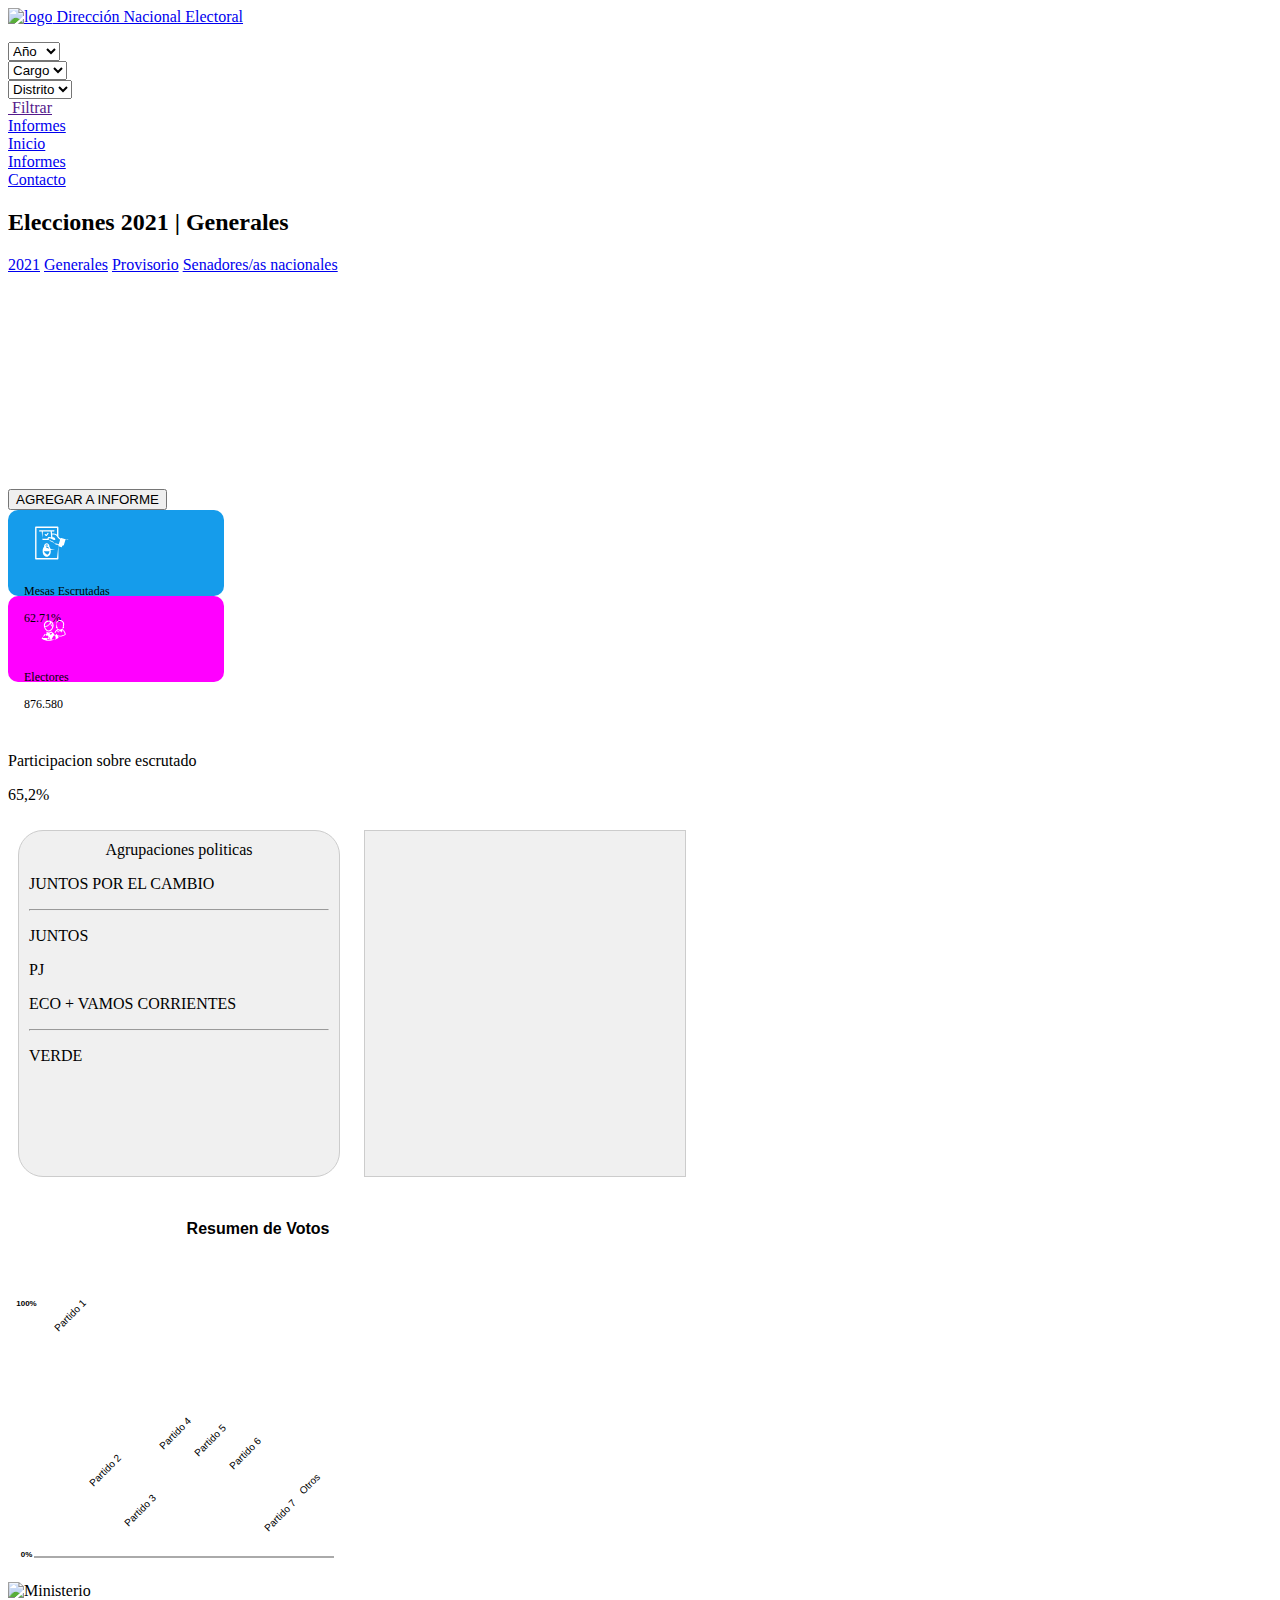
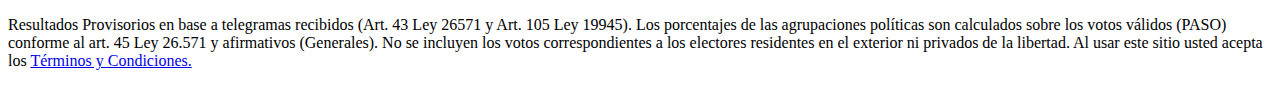
==== generales.HTML @ 546aed13 "20:43" ====
<!DOCTYPE html>
<html lang="en">
<head>
    <meta charset="UTF-8">
    <meta name="viewport" content="width=device-width, initial-scale=1.0">
    <title>Document</title>
    <link rel="stylesheet" href="css/pages/generales.css">
    <link rel="stylesheet" href="css/common.css">
</head>
<body>
    <header class="current-page">
        <!--Barra de logo portal-->
        <div class="header-page">
            <a href="index.HTML">
            <img src="img/dine.png" alt="logo" class="logo" > Dirección Nacional 
            Electoral
            </a>
        </div>

        
        <!--Barra de menú principal-->
        <ul class="nav"></ul>
            <li>
                <select name="anio" id="anio" class="filter">
                    <option value="anio">Año</option>
                    <option value="2021">2021</option>
                    <option value="2020">2020</option>
                    <option value="2019">2019</option>
                    <option value="2018">2018</option>
                    <option value="2017">2017</option>
                    <option value="2016">2016</option>
                    <option value="2015">2015</option>
                </select>
            </li>
            <li>
                <select name="cargo" id="cargo" class="filter">
                    <option value="cargo">Cargo</option>
                    <option value="2021">2021</option>
                    <option value="2020">2020</option>
                    <option value="2019">2019</option>
                    <option value="2018">2018</option>
                    <option value="2017">2017</option>
                    <option value="2016">2016</option>
                    <option value="2015">2015</option>
            </select>
            </li>
            <li>
                <select name="distrito" id="distrito" class="filter">
                    <option value="distrito"n>Distrito</option>
                    <option value="2021">2021</option>
                    <option value="2020">2020</option>
                    <option value="2019">2019</option>
                    <option value="2018">2018</option>
                    <option value="2017">2017</option>
                    <option value="2016">2016</option>
                    <option value="2015">2015</option>
                </select>
            </li>

            <li><a href=""><img src="" alt=""> Filtrar</a></li>
            <li><a href="informes.HTML">Informes</a></li>
            <li><a href="index.HTML">Inicio</a></li>
            <li><a class="active" href="informes.HTML">Informes</a></li>
            <li><a href="#contact">Contacto</a></li>

        </ul>
    </header>

 <!-- Contenido principal de la página -->
    <main>
        <section id="sec-titulo">

            <h2>Elecciones 2021 | Generales</h2>
            <a href="#2021">2021</a>
            <a href="#generales">Generales</a>
            <a href="#provisorio">Provisorio</a>
            <a href="#senadores/as">Senadores/as nacionales</a>
            
            <br>
        </section>
        <section id="sec-messages">
            <p class="msgexito">Se agrego con exito el resultado al informe</p>
            <p class="msgerror">Error. Se produjo un error al intentar agregar resultados al informe</p>
            <p class="msgnocomplet">La operacion no se pudo completar</p>
        </section>
        <section id="sec-contenido">
        <!--Seccion para contenido de la página-->

        <button>AGREGAR A INFORME</button>
        <div id="mesas-escrutadas">
            <svg version="1.1" id="Capa_1" xmlns="http://www.w3.org/2000/svg"xmlns:xlink="http://www.w3.org/1999/xlink" x="0px" y="0px" width="841.889px"height="595.281px" viewBox="0 0 841.889 595.281" enable-background="new 0 0 841.889595.281" xml:space="preserve" class="v-icon__component theme--light" style="fontsize: 50px; height: 50px; width: 50px;"><g><path fill="#FFFFFF"d="M671.434,227.503l-43.614-14.145c-2.358-1.179-4.716-1.179-8.252,1.179c-2.357,1.179-4.715,3.536-4.715,5.894l-1.179,3.536c-9.431-8.251-22.396-20.039-34.185-35.363V31.827c0-7.072-5.894-11.788-11.788-11.788H198.746c-7.073,0-11.788,5.895-11.788,11.788v530.448c0,7.072,4.715,11.787,11.788,11.78712h368.955c7.073,0,11.788-4.715,11.788-11.787V348.917c1.179,2.357,3.536,3.536,4.715,4.716l44.794,14.145c1.179,0,2.357,0,3.536,0c4.715,0,8.251-2.357,9.43-7.072s-1.179-10.609-5.894-12.967l0,0l34.185-11.787l30.648-102.554l34.185,10.608l0,0c4.715,1.179,10.608-1.179,12.966-7.072C679.685,234.576,676.149,228.682,671.434,227.503zM555.914,550.487H210.533V43.615h345.381v113.162c-29.47-25.934-77.799-21.218-83.693-20.039l-3.536-34.185h35.363c5.894,0,10.609-4.715,10.609-10.609c0-5.894-4.716-10.608-10.609-10.608H262.4c-4.715,2.357-9.43,7.072-9.43,12.966c0,5.895,4.715,10.609,10.608,10.609h35.363l11.787,132.022c0,2.357,1.179,5.894,2.357,8.251c2.357,2.358,4.715,3.537,7.072,3.537h103.731c5.895,9.43,15.324,12.966,16.503,14.145c0,0,29.47,15.324,51.866,24.755c12.967,5.894,15.324,9.43,20.039,14.145c2.357,3.537,5.894,7.073,10.609,10.609c14.146,12.967,34.185,14.146,40.078,15.324l17.682,4.715L555.914,550.487zM456.897,203.927l-8.251-3.536c-1.179-1.179-17.682-8.251-31.827-3.536c-8.251,2.357-14.145,8.251-18.86,17.682c-2.357,4.715-3.536,8.251-3.536,12.967h-87.229l10.608-122.593h130.844L456.897,203.927z M585.383,319.448l-42.436-11.788c-1.179,0-2.357,0-3.536,0c0,0-17.682,0-28.291-9.431c-3.536-3.536-5.894-7.072-8.251-9.43c-5.894-7.073-11.788-12.967-27.112-20.039c-22.396-9.431-50.687-24.755-51.865-24.755c0,0-7.073-3.536-9.431-9.43c-1.179-3.536-1.179-7.072,1.179-10.609c2.357-4.715,4.716-5.894,7.073-7.072c5.894-2.357,14.145,1.179,17.682,2.357l62.475,25.933c4.715,1.18,15.324,4.716,22.396-2.357c4.715-4.715,3.536-11.787-2.357-21.218c-10.609-16.503-29.469-20.039-37.721-20.039c-1.179,0-2.357,0-2.357,0c-1.179,0-2.357,0-3.536,0l0,0l-4.716-36.542l-1.179-8.251c0,0,0,0,1.179,0c0,0,56.581-8.252,76.621,24.754c15.323,25.933,38.899,50.688,56.58,62.475L585.383,319.448z"></path><path fill="#FFFFFF"d="M368.49,179.174c2.357,1.179,3.536,2.357,5.894,2.357l0,0l0,0c3.536,0,5.895-1.179,8.252-3.536l29.469-35.363c3.536-4.715,2.357-10.609-1.179-14.146c-2.357-1.179-4.715-2.357-7.072-2.357c-2.358,0-4.716,1.179-7.073,3.536l-12.966,15.324l-9.431,11.788l-5.894-4.716l-4.715-3.536c-4.716-3.536-10.609-2.357-14.146,2.357c-3.536,4.716-2.357,10.609,2.357,14.146L368.49,179.174z"></path><path fill="#FFFFFF"d="M427.428,359.526c0-2.357,0-3.536,0-5.894c0,0,0,0,0-1.18l0,0l0,0c0-28.29-20.039-50.688-44.793-50.688c-24.755,0-44.794,22.397-44.794,50.688l0,0l0,0c0,2.358,0,4.716,0,7.073c-14.145,16.503-23.575,40.078-23.575,67.189l0,0l0,013c0,48.33,30.648,88.408,68.369,88.408c37.72,0,68.368-40.078,68.368-88.408l0,0l0,0C451.003,399.604,441.573,376.029,427.428,359.526z M382.635,495.085c23.576,0-43.615-25.933-47.151-57.76h94.302C427.428,469.152,407.389,495.085,382.635,495.085z M406.21,344.202c7.073-3.536-15.324-5.894-23.575-5.894c-8.252,0-16.503,2.357-23.576,5.894c3.537-12.967,12.967-21.218,23.576-21.218C394.422,321.805,403.853,331.235,406.21,344.202zM382.635,358.347c23.575,0,43.614,24.754,47.15,57.76h94.302C339.02,383.101,359.059,358.347,382.635,358.347z"></path></g></svg>
            <p>Mesas Escrutadas</p>
            <p>62.71%</p>
        </div>
        <div id="electores">
            <svg version="1.1" id="Layer_1" xmlns="http://www.w3.org/2000/svg"xmlns:xlink="http://www.w3.org/1999/xlink" x="0px" y="0px" width="841.889px"height="595.281px" viewBox="0 0 841.889 595.281" enable-background="new 0 0 841.889595.281" xml:space="preserve" class="v-icon__component theme--light" style="fontsize: 50px; height: 50px; width: 50px;"><title>comunidad</title><path fill="#FFFFFF"d="M462.824,342.115h-0.59c-3.125-1.252-6.67-0.854-9.438,1.062c-10.771,7.341-23.424,11.436-36.453,11.797c-13.2-0.436-26.022-4.519-37.043-11.797c-2.89-1.642-6.43-1.642-9.319,0c54.148,26.779-76.682,98.859-71.845,112.897c0.632,1.725,1.735,3.237,3.186,4.365c34.136,22.816,73.983,35.608,115.021,36.925c41.28-0.521,81.446-13.472,115.257-37.161c1.454-1.173,2.557-2.724,3.186-4.482C539.387,440.739,516.973,368.659,462.824,342.115z M458.813,359.693c5.067,2.88,9.848,6.237,14.275,10.027l-21.707,27.016l-21.353-26.426c10.135-1.979,19.866-5.647,28.784-10.854V359.693zM434.039,395.084l-17.342,20.999c0,0,0,0.59,0,0.826c0,0.235,0,0,0-0.826l17.224-20.999l17.578-21.471L434.039,395.084zM373.992,359.693c8.952,5.199,18.728,8.83,28.902,10.735l-21.588,26.308l22.061-27.252c4.616-3.762,9.55-7.117,14.746-10.027V359.693z M315.007,447.464c5.307-26.169,17.715-50.372,35.863-69.957l25.6,32.088c1.272,1.329,3,2.13,4.837,2.241c1.824-0.022,3.548-0.841,4.719-2.241l4.837-5.898l12.977,15.69l31.853,52.497c-20.349-4.863-39.705-13.204-57.216-24.656L315.007,447.464z M416.579,478.725c-10.703-0.196-21.366-1.381-31.852-3.539l31.852-52.143l32.088,52.496c-10.662,1.965-21.481,2.952-32.323,2.95L416.579,478.725z M461.29,472.709l32.441-52.851l12.977-15.69l4.955,5.898c1.138,1.441,2.883,2.27,4.719,2.242l0,0c1.824-0.023,3.548-0.842,4.719-2.242l25.718-32.56c18.07,19.442,30.544,43.411,36.099,69.367c-17.312,11.868-36.609,20.539-56.979,25.6L461.29,472.709z"></path><path fill="#FFFFFF"d="M416.462,340.935c45.3,0,81.753-54.856,81.753-100.157c1.717-45.184-33.521-83.204-78.705-84.92s-83.204,33.521-84.92,78.706c-0.078,2.07-0.078,4.144,0,6.214C334.59,286.079,371.043,340.935,416.462,340.935z M480.756,240.77814c0,1.298,0,2.596,0,3.894c-18.168-6.606-25.364-40.229-27.842-56.98C470.381,199.714,480.797,219.574,480.756,240.778zM352.05,240.778c0.387-35.316,29.094-63.76,64.412-63.822c7.58,0.036,15.093,1.435,22.178,4.129c-5.771,25.088-21.943,46.535-44.475,58.985c-12.627,7.394-27.523,9.911-41.88,7.079C352.168,244.553,352.05,242.666,352.05,240.778z M362.549,260.244c13.056-0.269,25.851-3.71,37.278-10.028c19.154-10.271,34.437-26.506,43.531-46.244c4.719,20.645,14.864,47.188,35.392,53.087c-6.96,32.56-33.268,66.418-62.406,66.418s-54.03-32.089-61.816-63.94C357.182,259.952,359.863,260.188,362.549,260.244z"></path><path fill="#FFFFFF"d="M542.454,249.036l0.944,3.186c0.522,1.727,0.839,3.508,0.943,5.309l0,0c-0.551,1.18-1.966,3.657-4.247,7.433l-1.062,1.77c-1.563,2.695-1.181,6.096,0.943,8.376c6.438,6.525,14.637,11.034,23.595,12.977c0.584,0.114,1.185,0.114,1.77,0c3.892,0.367,7.345-2.489,7.713-6.381c0.352-3.722-2.251-7.075-5.943-7.658c4.577-1.021-8.934-2.859-12.859-5.427c1.602-2.582,2.87-5.356,3.775-8.258c0.116-1.177,0.116-2.362,0-3.539c-0.062-3.077-0.537-6.133-1.416-9.083l-0.943-3.422c0-1.298-0.826-2.595-1.18-3.893v-1.18c-3.318-7.425-5.047-15.462-5.073-23.595c0.729-30.418,25.977-54.486,56.395-53.759s54.486,25.977,53.759,56.395c-0.187,7.795-2.025,15.461-5.395,22.492l2.124,7.433c-0.941,3.021-1.457,6.157-1.533,9.319c-0.116,1.177-0.116,2.362,0,3.539c-0.056,0.352-0.056,0.71,0,1.062c0.976,2.515,2.201,4.926,3.657,7.196c-2.936,1.979-6.159,3.49-9.556,4.483c-3.891,0.815-6.383,4.629-5.567,8.52c0.815,3.89,4.63,6.382,8.52,5.566c0.443-0.093,0.877-0.228,1.294-0.401c7.512-2.082,14.32-6.159,19.701-11.797c2.093-2.286,2.518-5.642,1.062-8.376l-1.062-1.77c-0.943-1.534-3.421-5.663-4.246-7.314v-0.59c0.017-1.81,0.336-3.604,0.943-5.309c0.59-2.478,1.298-4.837,1.77-6.371c15.945-34.834,0.633-75.999-34.201-91.944s-75.999-0.633-91.944,34.201c8.279,18.087-8.396,38.857-0.319,57.036L542.454,249.036z"></path><path fill="#FFFFFF"d="M642.375,297.64c-2.532-1.03-5.412-0.72-7.668,0.825c-8.872,5.963-19.276,9.24-29.965,9.438c-10.801-0.386-21.289-3.732-30.318-9.674c-2.138-1.544-4.956-1.771-7.313-0.59l0,0c-23.636,13.269-41.938,34.323-51.789,59.575c3.657,4.247,7.078,8.612,10.263,12.977c5.804-16.099,14.791-30.863,26.426-43.413l24.42,27.134c0.923,1.054,2.257,1.656,3.657,1.651l0,0c1.508-0.124,2.886-0.899,3.775-2.124l20.526-29.729l20.881,30.201c0.928,1.18,2.285,1.943,3.775,2.123l0,0c1.43-0.02,2.79-0.615,3.774-1.651l24.893-27.134c15.105,16.03,25.513,35.905,30.082,57.452c-24.783,16.33-53.728,25.214-83.405,25.6c-22.516-0.792-44.649-6.045-65.12-15.454c3.217,5.863,6.131,11.888,8.73,18.05c18.353,6.987,37.713,10.971,57.334,11.797c33.779-0.463,66.647-11.022,94.376-30.318c1.199-0.993,2.098-2.301,2.596-3.77515C705.608,378.923,687.204,319.819,642.375,297.64z M579.615,342.705l-20.881-22.65c3.726-2.86,7.67-5.425,11.797-7.668c7.562,4.349,15.827,7.343,24.42,8.848L579.615,342.705z M629.989,342.705l14.864-21.353c8.595-1.564,16.855-4.598,24.42-8.966c4.164,2.182,8.113,4.749,11.797,7.668L629.989,342.705z"></path><pathfill="#FFFFFF" d="M628.337,190.877c-1.385-2.284-4.359-3.014-6.644-1.628c1.115,0.676-1.91,1.773-2.204,3.044c-6.253,27.959-24.774,29.492-39.639,30.79c-8.729,0.708-18.639,1.651-18.639,11.207c0,24.185,19.465,53.323,43.53,53.323c24.066,0,43.649-29.139,43.649-53.323C643.531,219.045,636.794,204.462,628.337,190.877z M604.743,278.057c-17.932,0-33.976-24.42-34.094-43.649c3.214-1.169,6.607-1.768,10.027-1.77c13.213-1.18,34.447-2.949,44.711-27.251c5.456,9.175,9.925,18.903,13.331,29.021C638.719,253.637,622.792,278.057,604.743,278.057z"></path><path fill="#FFFFFF" d="M313.709,362.996c3.304-4.011,6.843-7.903,10.5-11.797c-10.078-22.699-27.316-41.47-49.076-53.44l0,0c-2.572-1.03-5.487-0.721-7.786,0.825c-8.815,5.99-19.19,9.271-29.847,9.438c10.771-0.347-21.232-3.697-30.2-9.674c-2.422-1.345-5.365-1.345-7.786,0c-44.476,22.061-62.879,81.046-58.985,92.606c0.544,1.449,1.483,2.717,2.713,3.657c28.015,18.697,60.712,29.161,94.377,30.201c16.017-0.268,31.911-2.851,47.188-7.669c1.908-5.903,4.153-11.693,6.724-17.341c-14.479,5.61-29.701,9.067-45.183,10.263l25.01-51.553c1.152-2.354,0.273-5.196-2.005-6.488l-10.146-5.898l21.234-27.605C295.008,330.396,306.432,345.669,313.709,362.996z M153.741,384.349c5.684-25.848,19.895-49.032,40.346-65.828l21.234,27.487l-10.146,5.898c-2.234,1.332-3.06,4.165-1.887,6.488l24.892,51.554C201.697,407.4,176.191,398.629,153.741,384.349zM232.192,396.146l-18.285-37.751l10.971-6.488c1.257-0.7,2.157-1.9,2.478-3.304c0.226-1.408-0.114-2.85-0.943-4.011l-24.303-32.088l0,0c9.059,5.185,19.108,8.401,29.493,9.438c0.472,22.65,0.708,55.564,0.59,73.731V396.146z M247.764,344.593c-1.677,2.163-1.283,5.275,0.879,6.952c0.171,0.132,0.35,0.253,0.536,0.362l10.972,6.488l17.932,38.341c0-12.505,0-35.392,0-74.204c10.56-1.072,20.771-4.369,29.965-9.673l0,0L247.764,344.593z"></path><path fill="#FFFFFF"d="M180.521,255.171c5.19,10.382,23.594,41.525,56.743,41.525c33.15,0,51.554-31.144,56.744-41.525c7.55-3.822,12.906-10.921,14.511-19.229c4.03-10.152,3.024-21.612-2.714-30.908c-1.321-1.697-2.869-3.205-4.601-4.482c-9.042-35.281-44.972-56.552-80.253-47.51c-23.321,5.977-41.532,24.188-47.509,47.51c-1.962,1.255-3.68,2.854-5.073,4.719c-5.66,9.234-6.664,20.588-2.713,30.672C167.249,244.36,172.775,251.508,180.521,255.171z M180.521,214.235c1.003-1.31,2.491-2.16,4.129-2.359l0,0c0.77,0.139,1.506-0.372,1.645-1.142c0.003-0.013,0.005-0.025,0.007-0.038c3.3-27.756,28.475-47.581,56.23-44.281c23.217,2.76,41.521,21.064,44.28,44.281c0.178,0.805,0.959,1.325,1.77,1.1816c1.693,0.124,3.247,0.987,4.247,2.359c1.651,2.241,3.067,7.078,0,17.342c1.415,4.954-4.247,10.735-8.848,9.438c-0.716-0.241-1.494,0.122-1.77,0.825c-7.668,19.584-24.892,39.284-45.772,39.284s-38.223-19.818-45.891-39.52c-0.238-0.571-0.797-0.944-1.416-0.944l0,0c-4.601,1.534-7.55-4.364-8.966-9.319c-2.595-10.027-1.18-14.864,0.473-17.105H180.521z"></path></svg>
            <p>Electores</p>
            <p>876.580</p>
        </div>
        <div id="escrutado">
            <svg version="1.1" id="Layer_1" xmlns="http://www.w3.org/2000/svg"xmlns:xlink="http://www.w3.org/1999/xlink" x="0px" y="0px" width="841.889px"height="595.281px" viewBox="0 0 841.889 595.281" enable-background="new 0 0 841.889595.281" xml:space="preserve" class="v-icon__component theme--light" style="fontsize: 50px; height: 50px; width: 50px;"><title>participacion</title><pathfill="#FFFFFF" d="M508.832,212.347c-2.05-2.229-4.488-4.068-7.195-5.427c-2.793-1.033-5.824-1.238-8.73-0.59c-1.705,0.26-3.37,0.735-4.955,1.416c-10.957,5.935-20.277,14.485-27.133,24.892c-4.26,6.344-10.35,11.24-17.46,14.038V116.909c1.236-5.799-2.462-11.501-8.261-12.737s-11.502,2.462-12.737,8.261c0.315,1.476-0.315,3.001,0,4.477v70.782c0,2.802-2.271,5.073-5.073,5.073s-5.072-2.271-5.072-5.073V97.326c0.751-6.472-3.886-12.327-10.357-13.079c-0.048-0.006-0.095-0.011-0.143-0.016c-6.479,0.673-11.188,6.473-10.515,12.953c0.005,0.047,0.011,0.095,0.016,0.142v90.247c0,2.802-2.271,5.073-5.072,5.073c-2.802,0-5.073-2.271-5.073-5.073v80.81c0.771-6.364-3.682-12.18-10.027-13.095c-6.48,0.673-11.188,6.473-10.515,12.953c0.005,0.047,0.01,0.095,0.016,0.142v90.365c0,2.802-2.271,5.073-5.073,5.073s-5.072-2.271-5.072-5.073v-61.816c0.751-6.472-3.886-12.327-10.357-13.079c-0.048-0.005-0.095-0.011-0.143-0.016c-6.48,0.674-11.188,6.473-10.515,12.953c0.005,0.047,0.01,0.095,0.016,0.142v128.234c1.572,18.48,6.725,36.419,21.824,47.188h81.636c11.325-6.8,20.806-16.28,27.605-27.605c2.595-4.837,4.837-9.319,7.078-13.566c6.687-16.377,16.459-31.315,28.785-44.003c3.446-2.846,7.115-5.409,10.971-7.668c1.093-0.64,1.863-1.711,2.123-2.949C509.631,214.033,509.414,213.078,508.832,212.347z"></path><path fill="#FFFFFF"d="M328.573,348.25h127.645c4.495,0,8.14,3.645,8.14,8.14l0,0v154.66l0,0H320.552l0,0V356.272C320.615,351.868,324.17,348.313,328.573,348.25z"></path><rectx="339.073" y="317.695" fill="#FFFFFF" width="108.061" height="22.533"></rect><pathfill="#FFFFFF" d="M657.24,282.422c-1.578-1.706-3.458-3.105-5.544-4.129c-2.162-0.592-4.444-0.592-6.606,0c-1.346,0.213-2.655,0.61-3.894,1.18c-8.328,4.552-15.416,11.073-20.645,18.993c-3.306,4.799-7.938,8.529-13.331,10.736v-99.804c1.083-4.431-1.632-8.899-6.062-9.982c-4.431-1.082-8.899,1.632-9.982,6.062c-0.314,1.288-0.314,2.632,0,3.92V263.917c0.207,2.307-1.473,4.354-3.774,4.602c-2.343-0.122-4.143-2.12-4.021-4.462c0.002-0.047,0.005-0.093,0.009-0.14v-69.484c1.083-4.431-1.632-8.899-6.062-9.981c-4.431-1.083-8.899,1.631-9.982,6.062c-0.314,1.288-0.314,2.632,0,3.92v69.013c0.373,2.117-1.041,4.137-3.159,4.51c-2.117,0.372-4.136-1.042-4.509-3.159c-0.078-0.447-0.078-0.904,0-1.351v-61.816c0.939-4.463-1.918-8.843-6.381-9.781c-4.463-0.939-8.842,1.917-9.781,6.381c-0.235,1.121-0.235,2.279,0,3.4v69.721c0.737,2.02-0.303,4.255-2.322,4.992c-2.02,0.736-4.254-0.303-4.991-2.322c-0.315-0.862-0.315-1.808,0-2.67v-47.188c0.938-4.463-1.918-8.842-6.381-9.781s-8.843,1.918-9.781,6.381c0.236,1.121-0.236,2.279,0,3.4v98.152c-1.186,13.88,4.937,27.377,16.162,35.627h62.524c8.877-5.241,16.299-12.623,21.588-21.471l5.309-10.382c5.146-12.51,12.633-23.922,22.061-33.622c2.67-2.135,5.467-4.104,8.376-5.898c0.834-0.489,1.431-1.3,1.652-2.241C657.869,283.641,657.694,282.938,657.24,282.422z"></path><pathfill="#FFFFFF"d="M519.332,386.472h97.68c3.453,0,6.252,2.799,6.252,6.252v117.971l0,0H512.608l0,0V392.724c-0.01-3.453,2.781-6.26,6.234-6.27C519.006,386.454,519.169,386.46,519.332,386.472z"></path><rect x="527.354"y="363.114" fill="#FFFFFF" width="82.698" height="17.224"></rect><pathfill="#FFFFFF" d="M304.508,320.173c-1.309-1.415-2.869-2.575-4.602-3.421c-1.851-0.524-3.812-0.524-5.662,0l-3.186,0.943c-6.955,3.823-12.869,9.291-17.224,15.927c-2.748,4.048-6.654,7.173-11.207,8.966v-83.76c0.419-4.117-2.505-7.824-6.606-8.376c-4.149,0.493-7.14,4.218-6.725,8.376v45.536c0.135,1.95-1.337,3.641-3.287,3.774c-0.005,0.001-0.011,0.001-0.016,0.001c-1.909-0.187-3.322-1.861-3.186-3.775v-57.688c0.352-4.139-2.607-7.824-6.725-8.376c-4.116,0.552-7.075,4.237-6.724,8.376v57.688c0.343,1.792-0.831,3.523-2.623,3.866c-1.792,0.344-3.522-0.831-3.865-2.623c-0.079-0.41-0.079-0.832,0-1.243v-51.671c0.412-4.134-2.593-7.824-6.725-8.258c-4.1,0.493-7.071,4.144-6.725,8.258v57.688c0.001,1.759-1.425,3.186-3.184,3.187s-3.186-1.425-3.187-3.184c0-0.001,0-0.002,0-0.003v-39.049c0.352-4.139-2.607-7.824-6.725-8.376c-4.149,0.493-7.139,4.218-6.725,8.376v82.58c1.079,11.861,4.222,23.405,13.921,30.318h52.144c7.469-4.531,13.645-10.91,17.931-18.521l4.483-8.612c4.286-10.447,10.533-19.979,18.403-28.077c2.212-1.854,4.58-3.511,7.078-4.954c0.715-0.38,1.199-1.085,1.298-1.888C305.219,321.508,305.073,320.68,304.508,320.173z"></path><path fill="#FFFFFF"d="M189.368,406.999h81.518c2.867,0,5.19,2.324,5.19,5.191v98.859l0,0h91.898l0,0V412.19C184.178,409.323,186.501,406.999,189.368,406.999z"></path><rectx="195.975" y="387.534" fill="#FFFFFF" width="69.013" height="14.393"></rect></svg>
            <p>Participacion sobre escrutado</p>
            <p>65,2%</p>
        </div>

        <div class="agrup-polit">
            <center>Agrupaciones politicas</center>
            <p>JUNTOS POR EL CAMBIO</p>
            <hr>
            <p>JUNTOS</p>

            <p>PJ</p>

            <p>ECO + VAMOS CORRIENTES</p>
            <hr>
            <p>VERDE</p>

        </div>

        <div class="mapa">

            

        </div>


        <div class="chart-wrap horizontal recuadros">
            <div class="title"><center>Resumen de Votos</center></div>
            <div class="grid">
                <div class="bar" style="--bar-value:85%;--bar-color:var(--grafica-amarillo);" data-name="Partido 1" title="Your Blog 85%"></div>
                <div class="bar" style="--bar-value:23%;--bar-color:var(--grafica-lila2);" data-name="Partido 2" title="Medium 23%"></div>
                <div class="bar" style="--bar-value:7%;--bar-color:var(--grafica-bordo);" data-name="Partido 3" title="Tumblr 7%"></div>
                <div class="bar" style="--bar-value:38%;--bar-color:var(--grafica-celeste);" data-name="Partido 4" title="Facebook 38%"></div>
                <div class="bar" style="--bar-value:35%;--bar-color:var(--grafica-lila-claro);" data-name="Partido 5" title="YouTube 35%"></div>
                <div class="bar" style="--bar-value:30%;--bar-color:var(--grafica-rojo);" data-name="Partido 6" title="LinkedIn 30%"></div>
                <div class="bar" style="--bar-value:5%;--bar-color:var(--grafica-gris);" data-name="Partido 7" title="Twitter 5%"></div>
                <div class="bar" style="--bar-value:20%;--bar-color:var(--grafica-verde);" data-name="Otros" title="Other 20%"></div>
            </div>
        </div>
        </section>
    </main>
    <!--Pie de página-->
    <footer >
        <img src="img/icons/Ministerio-del-Interior_pluma.1ab9a7a7.png" alt="Ministerio">
        <img src="img/icons/Logo_DINE_negativo.a88f983e.png" alt="">
        <img src="img/icons/logos_001-10.4430c8d5.png" alt="">
        <p>Resultados Provisorios en base a telegramas recibidos (Art. 43 Ley 26571 y Art. 105 Ley 19945). Los 
          porcentajes de las agrupaciones políticas son calculados sobre los votos válidos (PASO) conforme al art. 
          45 Ley 26.571 y afirmativos (Generales). No se incluyen los votos correspondientes a los electores 
          residentes en el exterior ni privados de la libertad. Al usar este sitio usted acepta los <a href="#terminos">Términos y 
          Condiciones.</a></p>
           

    </footer>
</body>

</html>
---- css/pages/generales.css ----
#mesas-escrutadas{
    background-color: rgb(21, 156, 235);
    padding: 0.5rem 1rem;
    width: 184px;
    border-radius: 10px;
    height: 70px;
    margin: #FFF, 15px;
    font-size: 12px;
    
}

#electores{
    background-color: magenta;
    padding: 0.5rem 1rem;
    width: 184px;
    border-radius: 10px;
    height: 70px;
    margin: #FFF, 15px;
    font-size: 12px;
}

.agrup-polit{
    width: 300px; 
    height: 325px; 
    background-color: #f0f0f0;
    border: 1px solid #ccc;
    margin: 10px;
    padding: 10px;
    display: inline-block;
    overflow: auto;
    font-family: 12px;
    border-radius: 25px;
}


.mapa{
    width: 300px; 
    height: 325px; 
    background-color: #f0f0f0;
    border: 1px solid #ccc;
    margin: 10px;
    padding: 10px;
    display: inline-block;
    overflow: auto;
}

/*--------MENSAJES--------*/
.msgexito{
    background-color: var(--mensaje-usuario-verde);
    width: 400px;
    margin: 20px auto;
    padding: 15px;
    border-radius: 10px;
    color: #FFFFFF;
    font-size: 12px;
    font-weight: 200;
    text-align: center;
}

.msgerror{
    background-color: var(--mensaje-usuario-rojo);
    width: 400px;
    margin: 20px auto;
    padding: 15px;
    border-radius: 10px;
    color: #FFFFFF;
    font-size: 12px;
    font-weight: 200;
    text-align: center;
}

.msgnocomplet{
    background-color: var(--mensaje-usuario-amarillo);
    width: 400px;
    margin: 20px auto;
    padding: 15px;
    border-radius: 10px;
    color: #FFFFFF;
    font-size: 12px;
    font-weight: 200;
    text-align: center;
}

/*-----CUADROS-----*/

.chart-wrap {
    --chart-width: 260px;
    --grid-color: #aaa;
    --bar-thickness: 25px;
    --bar-rounded: 3px;
    --bar-spacing: 10px;
    font-family: sans-serif;
    width: 500px;
}

.chart-wrap .title {
    font-weight: bold;
    padding: 1.8em 0 2.8em;
    text-align: center;
    white-space: nowrap;
}

/* cuando definimos el gráfico en horizontal, lo giramos 90 grados */
.chart-wrap.horizontal .grid {
    transform: rotate(-90deg);

}

.chart-wrap.horizontal .bar::after {
    /* giramos las letras para horizontal*/
    transform: rotate(45deg);
    padding-top: 0px;
    display: block;
}

.chart-wrap .grid {
    margin-left: 50px;
    position: relative;
    padding: 5px 0 5px 0;
    height: 50%;
    width: 50%;
    border-left: 2px solid var(--grid-color);
    font-size: 10px;
    align-items: center;
    justify-content: center;
}

/* posicionamos el % del gráfico*/
.chart-wrap .grid::before {
    font-size: 0.8em;
    font-weight: bold;
    content: '0%';
    position: absolute;
    left: -0.5em;
    top: -1.5em;
}

.chart-wrap .grid::after {
    font-size: 0.8em;
    font-weight: bold;
    content: '100%';
    position: absolute;
    right: -1.5em;
    top: -1.5em;
}

/* giramos las valores de 0% y 100% para horizontal */
.chart-wrap.horizontal .grid::before,
.chart-wrap.horizontal .grid::after {
    transform: rotate(90deg);
}

.chart-wrap .bar {
    width: var(--bar-value);
    height: var(--bar-thickness);
    margin: var(--bar-spacing) 0;
    background-color: var(--bar-color);
    border-radius: 0 var(--bar-rounded) var(--bar-rounded) 0;
}

.chart-wrap .bar:hover {
    opacity: 0.7;
}

.chart-wrap .bar::after {
    content: attr(data-name);
    margin-left: 100%;
    padding: 10px;
    display: inline-block;
    white-space: nowrap;
}
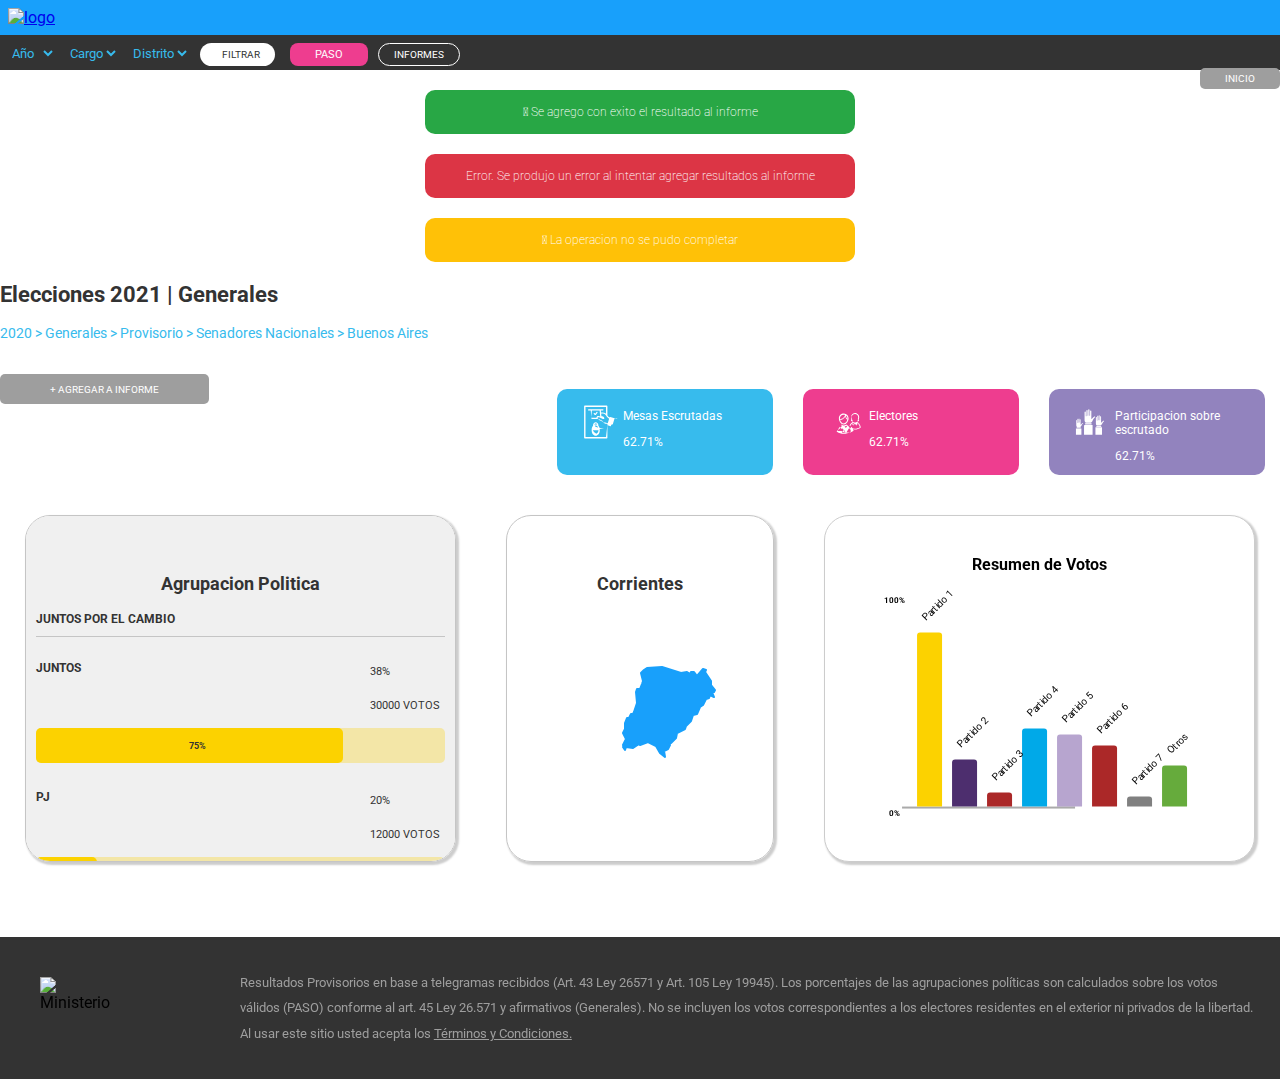
==== commit 67a47638: "Trabajo finalizado" ====
--- a/generales.HTML
+++ b/generales.HTML
@@ -1,25 +1,26 @@
 <!DOCTYPE html>
 <html lang="en">
+
 <head>
     <meta charset="UTF-8">
     <meta name="viewport" content="width=device-width, initial-scale=1.0">
     <title>Document</title>
+    <link rel="stylesheet" href="https://cdnjs.cloudflare.com/ajax/libs/fontawesome/5.15.4/css/all.min.css" crossorigin="anonymous" referrerpolicy="no-referrer" />
     <link rel="stylesheet" href="css/pages/generales.css">
     <link rel="stylesheet" href="css/common.css">
+    <script src="https://kit.fontawesome.com/adc98a753a.js" crossorigin="anonymous"></script>
 </head>
+
 <body>
     <header class="current-page">
         <!--Barra de logo portal-->
         <div class="header-page">
             <a href="index.HTML">
-            <img src="img/dine.png" alt="logo" class="logo" > Dirección Nacional 
-            Electoral
+                <img src="img/Logo_DINE_negativo.png" alt="logo" class="logo" > 
             </a>
         </div>
-
-        
         <!--Barra de menú principal-->
-        <ul class="nav"></ul>
+        <ul class="barra-menu-generales">
             <li>
                 <select name="anio" id="anio" class="filter">
                     <option value="anio">Año</option>
@@ -42,11 +43,11 @@
                     <option value="2017">2017</option>
                     <option value="2016">2016</option>
                     <option value="2015">2015</option>
-            </select>
+                </select>
             </li>
             <li>
                 <select name="distrito" id="distrito" class="filter">
-                    <option value="distrito"n>Distrito</option>
+                    <option value="distrito" n>Distrito</option>
                     <option value="2021">2021</option>
                     <option value="2020">2020</option>
                     <option value="2019">2019</option>
@@ -57,100 +58,201 @@
                 </select>
             </li>
 
-            <li><a href=""><img src="" alt=""> Filtrar</a></li>
-            <li><a href="informes.HTML">Informes</a></li>
-            <li><a href="index.HTML">Inicio</a></li>
-            <li><a class="active" href="informes.HTML">Informes</a></li>
-            <li><a href="#contact">Contacto</a></li>
+            <li><a class="filtrar" href="#filtrar"><i class="fa-solid fa-magnifying-glass"></i>Filtrar</a></li>
+            <li><a class="paso" href="paso.HTML">Paso</a></li>
+            <li><a class="menuinformes" href="informes.HTML">Informes</a></li>
+            <li><a class="menuinicio" href="index.HTML">Inicio</a></li>
 
         </ul>
     </header>
 
- <!-- Contenido principal de la página -->
+    <!-- Contenido principal de la página -->
     <main>
+        <section id="sec-messages">
+            <p class="msgexito"> <i class="fa-solid fa-thumbs-up"></i> Se agrego con exito el resultado al informe</p>
+            <p class="msgerror"><i class="fa-solid fa-triangle-exclamation"></i> Error. Se produjo un error al intentar agregar resultados al informe</p>
+            <p class="msgnocomplet"><i class="fa-solid fa-exclamation"></i> La operacion no se pudo completar</p>
+        </section>
+
         <section id="sec-titulo">
 
             <h2>Elecciones 2021 | Generales</h2>
-            <a href="#2021">2021</a>
-            <a href="#generales">Generales</a>
-            <a href="#provisorio">Provisorio</a>
-            <a href="#senadores/as">Senadores/as nacionales</a>
+            <p class="subtitle">2020 > Generales > Provisorio > Senadores Nacionales > Buenos Aires</p>
+            <br>
+        </section>
+        <section id="sec-contenido">
+            <!--Seccion para contenido de la página-->
+
+            <button class="agrInforme">+ AGREGAR A INFORME</button>
+            <div class="cajcuadros">
+                <div class="cuadrosInformativos mesas-escrutadas">
+                    <div>
+                        <svg version="1.1" id="Capa_1" xmlns="http://www.w3.org/2000/svg"xmlns:xlink="http://www.w3.org/1999/xlink" x="0px" y="0px" width="841.889px"height="595.281px" viewBox="0 0 841.889 595.281" enable-background="new 0 0 841.889595.281" xml:space="preserve" class="v-icon__component theme--light" style="fontsize: 50px; height: 50px; width: 50px;"><g><path fill="#FFFFFF"d="M671.434,227.503l-43.614-14.145c-2.358-1.179-4.716-1.179-8.252,1.179c-2.357,1.179-4.715,3.536-4.715,5.894l-1.179,3.536c-9.431-8.251-22.396-20.039-34.185-35.363V31.827c0-7.072-5.894-11.788-11.788-11.788H198.746c-7.073,0-11.788,5.895-11.788,11.788v530.448c0,7.072,4.715,11.787,11.788,11.78712h368.955c7.073,0,11.788-4.715,11.788-11.787V348.917c1.179,2.357,3.536,3.536,4.715,4.716l44.794,14.145c1.179,0,2.357,0,3.536,0c4.715,0,8.251-2.357,9.43-7.072s-1.179-10.609-5.894-12.967l0,0l34.185-11.787l30.648-102.554l34.185,10.608l0,0c4.715,1.179,10.608-1.179,12.966-7.072C679.685,234.576,676.149,228.682,671.434,227.503zM555.914,550.487H210.533V43.615h345.381v113.162c-29.47-25.934-77.799-21.218-83.693-20.039l-3.536-34.185h35.363c5.894,0,10.609-4.715,10.609-10.609c0-5.894-4.716-10.608-10.609-10.608H262.4c-4.715,2.357-9.43,7.072-9.43,12.966c0,5.895,4.715,10.609,10.608,10.609h35.363l11.787,132.022c0,2.357,1.179,5.894,2.357,8.251c2.357,2.358,4.715,3.537,7.072,3.537h103.731c5.895,9.43,15.324,12.966,16.503,14.145c0,0,29.47,15.324,51.866,24.755c12.967,5.894,15.324,9.43,20.039,14.145c2.357,3.537,5.894,7.073,10.609,10.609c14.146,12.967,34.185,14.146,40.078,15.324l17.682,4.715L555.914,550.487zM456.897,203.927l-8.251-3.536c-1.179-1.179-17.682-8.251-31.827-3.536c-8.251,2.357-14.145,8.251-18.86,17.682c-2.357,4.715-3.536,8.251-3.536,12.967h-87.229l10.608-122.593h130.844L456.897,203.927z M585.383,319.448l-42.436-11.788c-1.179,0-2.357,0-3.536,0c0,0-17.682,0-28.291-9.431c-3.536-3.536-5.894-7.072-8.251-9.43c-5.894-7.073-11.788-12.967-27.112-20.039c-22.396-9.431-50.687-24.755-51.865-24.755c0,0-7.073-3.536-9.431-9.43c-1.179-3.536-1.179-7.072,1.179-10.609c2.357-4.715,4.716-5.894,7.073-7.072c5.894-2.357,14.145,1.179,17.682,2.357l62.475,25.933c4.715,1.18,15.324,4.716,22.396-2.357c4.715-4.715,3.536-11.787-2.357-21.218c-10.609-16.503-29.469-20.039-37.721-20.039c-1.179,0-2.357,0-2.357,0c-1.179,0-2.357,0-3.536,0l0,0l-4.716-36.542l-1.179-8.251c0,0,0,0,1.179,0c0,0,56.581-8.252,76.621,24.754c15.323,25.933,38.899,50.688,56.58,62.475L585.383,319.448z"></path><path fill="#FFFFFF"d="M368.49,179.174c2.357,1.179,3.536,2.357,5.894,2.357l0,0l0,0c3.536,0,5.895-1.179,8.252-3.536l29.469-35.363c3.536-4.715,2.357-10.609-1.179-14.146c-2.357-1.179-4.715-2.357-7.072-2.357c-2.358,0-4.716,1.179-7.073,3.536l-12.966,15.324l-9.431,11.788l-5.894-4.716l-4.715-3.536c-4.716-3.536-10.609-2.357-14.146,2.357c-3.536,4.716-2.357,10.609,2.357,14.146L368.49,179.174z"></path><path fill="#FFFFFF"d="M427.428,359.526c0-2.357,0-3.536,0-5.894c0,0,0,0,0-1.18l0,0l0,0c0-28.29-20.039-50.688-44.793-50.688c-24.755,0-44.794,22.397-44.794,50.688l0,0l0,0c0,2.358,0,4.716,0,7.073c-14.145,16.503-23.575,40.078-23.575,67.189l0,0l0,013c0,48.33,30.648,88.408,68.369,88.408c37.72,0,68.368-40.078,68.368-88.408l0,0l0,0C451.003,399.604,441.573,376.029,427.428,359.526z M382.635,495.085c23.576,0-43.615-25.933-47.151-57.76h94.302C427.428,469.152,407.389,495.085,382.635,495.085z M406.21,344.202c7.073-3.536-15.324-5.894-23.575-5.894c-8.252,0-16.503,2.357-23.576,5.894c3.537-12.967,12.967-21.218,23.576-21.218C394.422,321.805,403.853,331.235,406.21,344.202zM382.635,358.347c23.575,0,43.614,24.754,47.15,57.76h94.302C339.02,383.101,359.059,358.347,382.635,358.347z"></path></g></svg>
+                    </div>
+                    <div>
+                        <p>Mesas Escrutadas</p>
+                        <p>62.71%</p>
+                    </div>
+                </div>
             
-            <br>
-        </section>
-        <section id="sec-messages">
-            <p class="msgexito">Se agrego con exito el resultado al informe</p>
-            <p class="msgerror">Error. Se produjo un error al intentar agregar resultados al informe</p>
-            <p class="msgnocomplet">La operacion no se pudo completar</p>
-        </section>
-        <section id="sec-contenido">
-        <!--Seccion para contenido de la página-->
-
-        <button>AGREGAR A INFORME</button>
-        <div id="mesas-escrutadas">
-            <svg version="1.1" id="Capa_1" xmlns="http://www.w3.org/2000/svg"xmlns:xlink="http://www.w3.org/1999/xlink" x="0px" y="0px" width="841.889px"height="595.281px" viewBox="0 0 841.889 595.281" enable-background="new 0 0 841.889595.281" xml:space="preserve" class="v-icon__component theme--light" style="fontsize: 50px; height: 50px; width: 50px;"><g><path fill="#FFFFFF"d="M671.434,227.503l-43.614-14.145c-2.358-1.179-4.716-1.179-8.252,1.179c-2.357,1.179-4.715,3.536-4.715,5.894l-1.179,3.536c-9.431-8.251-22.396-20.039-34.185-35.363V31.827c0-7.072-5.894-11.788-11.788-11.788H198.746c-7.073,0-11.788,5.895-11.788,11.788v530.448c0,7.072,4.715,11.787,11.788,11.78712h368.955c7.073,0,11.788-4.715,11.788-11.787V348.917c1.179,2.357,3.536,3.536,4.715,4.716l44.794,14.145c1.179,0,2.357,0,3.536,0c4.715,0,8.251-2.357,9.43-7.072s-1.179-10.609-5.894-12.967l0,0l34.185-11.787l30.648-102.554l34.185,10.608l0,0c4.715,1.179,10.608-1.179,12.966-7.072C679.685,234.576,676.149,228.682,671.434,227.503zM555.914,550.487H210.533V43.615h345.381v113.162c-29.47-25.934-77.799-21.218-83.693-20.039l-3.536-34.185h35.363c5.894,0,10.609-4.715,10.609-10.609c0-5.894-4.716-10.608-10.609-10.608H262.4c-4.715,2.357-9.43,7.072-9.43,12.966c0,5.895,4.715,10.609,10.608,10.609h35.363l11.787,132.022c0,2.357,1.179,5.894,2.357,8.251c2.357,2.358,4.715,3.537,7.072,3.537h103.731c5.895,9.43,15.324,12.966,16.503,14.145c0,0,29.47,15.324,51.866,24.755c12.967,5.894,15.324,9.43,20.039,14.145c2.357,3.537,5.894,7.073,10.609,10.609c14.146,12.967,34.185,14.146,40.078,15.324l17.682,4.715L555.914,550.487zM456.897,203.927l-8.251-3.536c-1.179-1.179-17.682-8.251-31.827-3.536c-8.251,2.357-14.145,8.251-18.86,17.682c-2.357,4.715-3.536,8.251-3.536,12.967h-87.229l10.608-122.593h130.844L456.897,203.927z M585.383,319.448l-42.436-11.788c-1.179,0-2.357,0-3.536,0c0,0-17.682,0-28.291-9.431c-3.536-3.536-5.894-7.072-8.251-9.43c-5.894-7.073-11.788-12.967-27.112-20.039c-22.396-9.431-50.687-24.755-51.865-24.755c0,0-7.073-3.536-9.431-9.43c-1.179-3.536-1.179-7.072,1.179-10.609c2.357-4.715,4.716-5.894,7.073-7.072c5.894-2.357,14.145,1.179,17.682,2.357l62.475,25.933c4.715,1.18,15.324,4.716,22.396-2.357c4.715-4.715,3.536-11.787-2.357-21.218c-10.609-16.503-29.469-20.039-37.721-20.039c-1.179,0-2.357,0-2.357,0c-1.179,0-2.357,0-3.536,0l0,0l-4.716-36.542l-1.179-8.251c0,0,0,0,1.179,0c0,0,56.581-8.252,76.621,24.754c15.323,25.933,38.899,50.688,56.58,62.475L585.383,319.448z"></path><path fill="#FFFFFF"d="M368.49,179.174c2.357,1.179,3.536,2.357,5.894,2.357l0,0l0,0c3.536,0,5.895-1.179,8.252-3.536l29.469-35.363c3.536-4.715,2.357-10.609-1.179-14.146c-2.357-1.179-4.715-2.357-7.072-2.357c-2.358,0-4.716,1.179-7.073,3.536l-12.966,15.324l-9.431,11.788l-5.894-4.716l-4.715-3.536c-4.716-3.536-10.609-2.357-14.146,2.357c-3.536,4.716-2.357,10.609,2.357,14.146L368.49,179.174z"></path><path fill="#FFFFFF"d="M427.428,359.526c0-2.357,0-3.536,0-5.894c0,0,0,0,0-1.18l0,0l0,0c0-28.29-20.039-50.688-44.793-50.688c-24.755,0-44.794,22.397-44.794,50.688l0,0l0,0c0,2.358,0,4.716,0,7.073c-14.145,16.503-23.575,40.078-23.575,67.189l0,0l0,013c0,48.33,30.648,88.408,68.369,88.408c37.72,0,68.368-40.078,68.368-88.408l0,0l0,0C451.003,399.604,441.573,376.029,427.428,359.526z M382.635,495.085c23.576,0-43.615-25.933-47.151-57.76h94.302C427.428,469.152,407.389,495.085,382.635,495.085z M406.21,344.202c7.073-3.536-15.324-5.894-23.575-5.894c-8.252,0-16.503,2.357-23.576,5.894c3.537-12.967,12.967-21.218,23.576-21.218C394.422,321.805,403.853,331.235,406.21,344.202zM382.635,358.347c23.575,0,43.614,24.754,47.15,57.76h94.302C339.02,383.101,359.059,358.347,382.635,358.347z"></path></g></svg>
-            <p>Mesas Escrutadas</p>
-            <p>62.71%</p>
-        </div>
-        <div id="electores">
-            <svg version="1.1" id="Layer_1" xmlns="http://www.w3.org/2000/svg"xmlns:xlink="http://www.w3.org/1999/xlink" x="0px" y="0px" width="841.889px"height="595.281px" viewBox="0 0 841.889 595.281" enable-background="new 0 0 841.889595.281" xml:space="preserve" class="v-icon__component theme--light" style="fontsize: 50px; height: 50px; width: 50px;"><title>comunidad</title><path fill="#FFFFFF"d="M462.824,342.115h-0.59c-3.125-1.252-6.67-0.854-9.438,1.062c-10.771,7.341-23.424,11.436-36.453,11.797c-13.2-0.436-26.022-4.519-37.043-11.797c-2.89-1.642-6.43-1.642-9.319,0c54.148,26.779-76.682,98.859-71.845,112.897c0.632,1.725,1.735,3.237,3.186,4.365c34.136,22.816,73.983,35.608,115.021,36.925c41.28-0.521,81.446-13.472,115.257-37.161c1.454-1.173,2.557-2.724,3.186-4.482C539.387,440.739,516.973,368.659,462.824,342.115z M458.813,359.693c5.067,2.88,9.848,6.237,14.275,10.027l-21.707,27.016l-21.353-26.426c10.135-1.979,19.866-5.647,28.784-10.854V359.693zM434.039,395.084l-17.342,20.999c0,0,0,0.59,0,0.826c0,0.235,0,0,0-0.826l17.224-20.999l17.578-21.471L434.039,395.084zM373.992,359.693c8.952,5.199,18.728,8.83,28.902,10.735l-21.588,26.308l22.061-27.252c4.616-3.762,9.55-7.117,14.746-10.027V359.693z M315.007,447.464c5.307-26.169,17.715-50.372,35.863-69.957l25.6,32.088c1.272,1.329,3,2.13,4.837,2.241c1.824-0.022,3.548-0.841,4.719-2.241l4.837-5.898l12.977,15.69l31.853,52.497c-20.349-4.863-39.705-13.204-57.216-24.656L315.007,447.464z M416.579,478.725c-10.703-0.196-21.366-1.381-31.852-3.539l31.852-52.143l32.088,52.496c-10.662,1.965-21.481,2.952-32.323,2.95L416.579,478.725z M461.29,472.709l32.441-52.851l12.977-15.69l4.955,5.898c1.138,1.441,2.883,2.27,4.719,2.242l0,0c1.824-0.023,3.548-0.842,4.719-2.242l25.718-32.56c18.07,19.442,30.544,43.411,36.099,69.367c-17.312,11.868-36.609,20.539-56.979,25.6L461.29,472.709z"></path><path fill="#FFFFFF"d="M416.462,340.935c45.3,0,81.753-54.856,81.753-100.157c1.717-45.184-33.521-83.204-78.705-84.92s-83.204,33.521-84.92,78.706c-0.078,2.07-0.078,4.144,0,6.214C334.59,286.079,371.043,340.935,416.462,340.935z M480.756,240.77814c0,1.298,0,2.596,0,3.894c-18.168-6.606-25.364-40.229-27.842-56.98C470.381,199.714,480.797,219.574,480.756,240.778zM352.05,240.778c0.387-35.316,29.094-63.76,64.412-63.822c7.58,0.036,15.093,1.435,22.178,4.129c-5.771,25.088-21.943,46.535-44.475,58.985c-12.627,7.394-27.523,9.911-41.88,7.079C352.168,244.553,352.05,242.666,352.05,240.778z M362.549,260.244c13.056-0.269,25.851-3.71,37.278-10.028c19.154-10.271,34.437-26.506,43.531-46.244c4.719,20.645,14.864,47.188,35.392,53.087c-6.96,32.56-33.268,66.418-62.406,66.418s-54.03-32.089-61.816-63.94C357.182,259.952,359.863,260.188,362.549,260.244z"></path><path fill="#FFFFFF"d="M542.454,249.036l0.944,3.186c0.522,1.727,0.839,3.508,0.943,5.309l0,0c-0.551,1.18-1.966,3.657-4.247,7.433l-1.062,1.77c-1.563,2.695-1.181,6.096,0.943,8.376c6.438,6.525,14.637,11.034,23.595,12.977c0.584,0.114,1.185,0.114,1.77,0c3.892,0.367,7.345-2.489,7.713-6.381c0.352-3.722-2.251-7.075-5.943-7.658c4.577-1.021-8.934-2.859-12.859-5.427c1.602-2.582,2.87-5.356,3.775-8.258c0.116-1.177,0.116-2.362,0-3.539c-0.062-3.077-0.537-6.133-1.416-9.083l-0.943-3.422c0-1.298-0.826-2.595-1.18-3.893v-1.18c-3.318-7.425-5.047-15.462-5.073-23.595c0.729-30.418,25.977-54.486,56.395-53.759s54.486,25.977,53.759,56.395c-0.187,7.795-2.025,15.461-5.395,22.492l2.124,7.433c-0.941,3.021-1.457,6.157-1.533,9.319c-0.116,1.177-0.116,2.362,0,3.539c-0.056,0.352-0.056,0.71,0,1.062c0.976,2.515,2.201,4.926,3.657,7.196c-2.936,1.979-6.159,3.49-9.556,4.483c-3.891,0.815-6.383,4.629-5.567,8.52c0.815,3.89,4.63,6.382,8.52,5.566c0.443-0.093,0.877-0.228,1.294-0.401c7.512-2.082,14.32-6.159,19.701-11.797c2.093-2.286,2.518-5.642,1.062-8.376l-1.062-1.77c-0.943-1.534-3.421-5.663-4.246-7.314v-0.59c0.017-1.81,0.336-3.604,0.943-5.309c0.59-2.478,1.298-4.837,1.77-6.371c15.945-34.834,0.633-75.999-34.201-91.944s-75.999-0.633-91.944,34.201c8.279,18.087-8.396,38.857-0.319,57.036L542.454,249.036z"></path><path fill="#FFFFFF"d="M642.375,297.64c-2.532-1.03-5.412-0.72-7.668,0.825c-8.872,5.963-19.276,9.24-29.965,9.438c-10.801-0.386-21.289-3.732-30.318-9.674c-2.138-1.544-4.956-1.771-7.313-0.59l0,0c-23.636,13.269-41.938,34.323-51.789,59.575c3.657,4.247,7.078,8.612,10.263,12.977c5.804-16.099,14.791-30.863,26.426-43.413l24.42,27.134c0.923,1.054,2.257,1.656,3.657,1.651l0,0c1.508-0.124,2.886-0.899,3.775-2.124l20.526-29.729l20.881,30.201c0.928,1.18,2.285,1.943,3.775,2.123l0,0c1.43-0.02,2.79-0.615,3.774-1.651l24.893-27.134c15.105,16.03,25.513,35.905,30.082,57.452c-24.783,16.33-53.728,25.214-83.405,25.6c-22.516-0.792-44.649-6.045-65.12-15.454c3.217,5.863,6.131,11.888,8.73,18.05c18.353,6.987,37.713,10.971,57.334,11.797c33.779-0.463,66.647-11.022,94.376-30.318c1.199-0.993,2.098-2.301,2.596-3.77515C705.608,378.923,687.204,319.819,642.375,297.64z M579.615,342.705l-20.881-22.65c3.726-2.86,7.67-5.425,11.797-7.668c7.562,4.349,15.827,7.343,24.42,8.848L579.615,342.705z M629.989,342.705l14.864-21.353c8.595-1.564,16.855-4.598,24.42-8.966c4.164,2.182,8.113,4.749,11.797,7.668L629.989,342.705z"></path><pathfill="#FFFFFF" d="M628.337,190.877c-1.385-2.284-4.359-3.014-6.644-1.628c1.115,0.676-1.91,1.773-2.204,3.044c-6.253,27.959-24.774,29.492-39.639,30.79c-8.729,0.708-18.639,1.651-18.639,11.207c0,24.185,19.465,53.323,43.53,53.323c24.066,0,43.649-29.139,43.649-53.323C643.531,219.045,636.794,204.462,628.337,190.877z M604.743,278.057c-17.932,0-33.976-24.42-34.094-43.649c3.214-1.169,6.607-1.768,10.027-1.77c13.213-1.18,34.447-2.949,44.711-27.251c5.456,9.175,9.925,18.903,13.331,29.021C638.719,253.637,622.792,278.057,604.743,278.057z"></path><path fill="#FFFFFF" d="M313.709,362.996c3.304-4.011,6.843-7.903,10.5-11.797c-10.078-22.699-27.316-41.47-49.076-53.44l0,0c-2.572-1.03-5.487-0.721-7.786,0.825c-8.815,5.99-19.19,9.271-29.847,9.438c10.771-0.347-21.232-3.697-30.2-9.674c-2.422-1.345-5.365-1.345-7.786,0c-44.476,22.061-62.879,81.046-58.985,92.606c0.544,1.449,1.483,2.717,2.713,3.657c28.015,18.697,60.712,29.161,94.377,30.201c16.017-0.268,31.911-2.851,47.188-7.669c1.908-5.903,4.153-11.693,6.724-17.341c-14.479,5.61-29.701,9.067-45.183,10.263l25.01-51.553c1.152-2.354,0.273-5.196-2.005-6.488l-10.146-5.898l21.234-27.605C295.008,330.396,306.432,345.669,313.709,362.996z M153.741,384.349c5.684-25.848,19.895-49.032,40.346-65.828l21.234,27.487l-10.146,5.898c-2.234,1.332-3.06,4.165-1.887,6.488l24.892,51.554C201.697,407.4,176.191,398.629,153.741,384.349zM232.192,396.146l-18.285-37.751l10.971-6.488c1.257-0.7,2.157-1.9,2.478-3.304c0.226-1.408-0.114-2.85-0.943-4.011l-24.303-32.088l0,0c9.059,5.185,19.108,8.401,29.493,9.438c0.472,22.65,0.708,55.564,0.59,73.731V396.146z M247.764,344.593c-1.677,2.163-1.283,5.275,0.879,6.952c0.171,0.132,0.35,0.253,0.536,0.362l10.972,6.488l17.932,38.341c0-12.505,0-35.392,0-74.204c10.56-1.072,20.771-4.369,29.965-9.673l0,0L247.764,344.593z"></path><path fill="#FFFFFF"d="M180.521,255.171c5.19,10.382,23.594,41.525,56.743,41.525c33.15,0,51.554-31.144,56.744-41.525c7.55-3.822,12.906-10.921,14.511-19.229c4.03-10.152,3.024-21.612-2.714-30.908c-1.321-1.697-2.869-3.205-4.601-4.482c-9.042-35.281-44.972-56.552-80.253-47.51c-23.321,5.977-41.532,24.188-47.509,47.51c-1.962,1.255-3.68,2.854-5.073,4.719c-5.66,9.234-6.664,20.588-2.713,30.672C167.249,244.36,172.775,251.508,180.521,255.171z M180.521,214.235c1.003-1.31,2.491-2.16,4.129-2.359l0,0c0.77,0.139,1.506-0.372,1.645-1.142c0.003-0.013,0.005-0.025,0.007-0.038c3.3-27.756,28.475-47.581,56.23-44.281c23.217,2.76,41.521,21.064,44.28,44.281c0.178,0.805,0.959,1.325,1.77,1.1816c1.693,0.124,3.247,0.987,4.247,2.359c1.651,2.241,3.067,7.078,0,17.342c1.415,4.954-4.247,10.735-8.848,9.438c-0.716-0.241-1.494,0.122-1.77,0.825c-7.668,19.584-24.892,39.284-45.772,39.284s-38.223-19.818-45.891-39.52c-0.238-0.571-0.797-0.944-1.416-0.944l0,0c-4.601,1.534-7.55-4.364-8.966-9.319c-2.595-10.027-1.18-14.864,0.473-17.105H180.521z"></path></svg>
-            <p>Electores</p>
-            <p>876.580</p>
-        </div>
-        <div id="escrutado">
-            <svg version="1.1" id="Layer_1" xmlns="http://www.w3.org/2000/svg"xmlns:xlink="http://www.w3.org/1999/xlink" x="0px" y="0px" width="841.889px"height="595.281px" viewBox="0 0 841.889 595.281" enable-background="new 0 0 841.889595.281" xml:space="preserve" class="v-icon__component theme--light" style="fontsize: 50px; height: 50px; width: 50px;"><title>participacion</title><pathfill="#FFFFFF" d="M508.832,212.347c-2.05-2.229-4.488-4.068-7.195-5.427c-2.793-1.033-5.824-1.238-8.73-0.59c-1.705,0.26-3.37,0.735-4.955,1.416c-10.957,5.935-20.277,14.485-27.133,24.892c-4.26,6.344-10.35,11.24-17.46,14.038V116.909c1.236-5.799-2.462-11.501-8.261-12.737s-11.502,2.462-12.737,8.261c0.315,1.476-0.315,3.001,0,4.477v70.782c0,2.802-2.271,5.073-5.073,5.073s-5.072-2.271-5.072-5.073V97.326c0.751-6.472-3.886-12.327-10.357-13.079c-0.048-0.006-0.095-0.011-0.143-0.016c-6.479,0.673-11.188,6.473-10.515,12.953c0.005,0.047,0.011,0.095,0.016,0.142v90.247c0,2.802-2.271,5.073-5.072,5.073c-2.802,0-5.073-2.271-5.073-5.073v80.81c0.771-6.364-3.682-12.18-10.027-13.095c-6.48,0.673-11.188,6.473-10.515,12.953c0.005,0.047,0.01,0.095,0.016,0.142v90.365c0,2.802-2.271,5.073-5.073,5.073s-5.072-2.271-5.072-5.073v-61.816c0.751-6.472-3.886-12.327-10.357-13.079c-0.048-0.005-0.095-0.011-0.143-0.016c-6.48,0.674-11.188,6.473-10.515,12.953c0.005,0.047,0.01,0.095,0.016,0.142v128.234c1.572,18.48,6.725,36.419,21.824,47.188h81.636c11.325-6.8,20.806-16.28,27.605-27.605c2.595-4.837,4.837-9.319,7.078-13.566c6.687-16.377,16.459-31.315,28.785-44.003c3.446-2.846,7.115-5.409,10.971-7.668c1.093-0.64,1.863-1.711,2.123-2.949C509.631,214.033,509.414,213.078,508.832,212.347z"></path><path fill="#FFFFFF"d="M328.573,348.25h127.645c4.495,0,8.14,3.645,8.14,8.14l0,0v154.66l0,0H320.552l0,0V356.272C320.615,351.868,324.17,348.313,328.573,348.25z"></path><rectx="339.073" y="317.695" fill="#FFFFFF" width="108.061" height="22.533"></rect><pathfill="#FFFFFF" d="M657.24,282.422c-1.578-1.706-3.458-3.105-5.544-4.129c-2.162-0.592-4.444-0.592-6.606,0c-1.346,0.213-2.655,0.61-3.894,1.18c-8.328,4.552-15.416,11.073-20.645,18.993c-3.306,4.799-7.938,8.529-13.331,10.736v-99.804c1.083-4.431-1.632-8.899-6.062-9.982c-4.431-1.082-8.899,1.632-9.982,6.062c-0.314,1.288-0.314,2.632,0,3.92V263.917c0.207,2.307-1.473,4.354-3.774,4.602c-2.343-0.122-4.143-2.12-4.021-4.462c0.002-0.047,0.005-0.093,0.009-0.14v-69.484c1.083-4.431-1.632-8.899-6.062-9.981c-4.431-1.083-8.899,1.631-9.982,6.062c-0.314,1.288-0.314,2.632,0,3.92v69.013c0.373,2.117-1.041,4.137-3.159,4.51c-2.117,0.372-4.136-1.042-4.509-3.159c-0.078-0.447-0.078-0.904,0-1.351v-61.816c0.939-4.463-1.918-8.843-6.381-9.781c-4.463-0.939-8.842,1.917-9.781,6.381c-0.235,1.121-0.235,2.279,0,3.4v69.721c0.737,2.02-0.303,4.255-2.322,4.992c-2.02,0.736-4.254-0.303-4.991-2.322c-0.315-0.862-0.315-1.808,0-2.67v-47.188c0.938-4.463-1.918-8.842-6.381-9.781s-8.843,1.918-9.781,6.381c0.236,1.121-0.236,2.279,0,3.4v98.152c-1.186,13.88,4.937,27.377,16.162,35.627h62.524c8.877-5.241,16.299-12.623,21.588-21.471l5.309-10.382c5.146-12.51,12.633-23.922,22.061-33.622c2.67-2.135,5.467-4.104,8.376-5.898c0.834-0.489,1.431-1.3,1.652-2.241C657.869,283.641,657.694,282.938,657.24,282.422z"></path><pathfill="#FFFFFF"d="M519.332,386.472h97.68c3.453,0,6.252,2.799,6.252,6.252v117.971l0,0H512.608l0,0V392.724c-0.01-3.453,2.781-6.26,6.234-6.27C519.006,386.454,519.169,386.46,519.332,386.472z"></path><rect x="527.354"y="363.114" fill="#FFFFFF" width="82.698" height="17.224"></rect><pathfill="#FFFFFF" d="M304.508,320.173c-1.309-1.415-2.869-2.575-4.602-3.421c-1.851-0.524-3.812-0.524-5.662,0l-3.186,0.943c-6.955,3.823-12.869,9.291-17.224,15.927c-2.748,4.048-6.654,7.173-11.207,8.966v-83.76c0.419-4.117-2.505-7.824-6.606-8.376c-4.149,0.493-7.14,4.218-6.725,8.376v45.536c0.135,1.95-1.337,3.641-3.287,3.774c-0.005,0.001-0.011,0.001-0.016,0.001c-1.909-0.187-3.322-1.861-3.186-3.775v-57.688c0.352-4.139-2.607-7.824-6.725-8.376c-4.116,0.552-7.075,4.237-6.724,8.376v57.688c0.343,1.792-0.831,3.523-2.623,3.866c-1.792,0.344-3.522-0.831-3.865-2.623c-0.079-0.41-0.079-0.832,0-1.243v-51.671c0.412-4.134-2.593-7.824-6.725-8.258c-4.1,0.493-7.071,4.144-6.725,8.258v57.688c0.001,1.759-1.425,3.186-3.184,3.187s-3.186-1.425-3.187-3.184c0-0.001,0-0.002,0-0.003v-39.049c0.352-4.139-2.607-7.824-6.725-8.376c-4.149,0.493-7.139,4.218-6.725,8.376v82.58c1.079,11.861,4.222,23.405,13.921,30.318h52.144c7.469-4.531,13.645-10.91,17.931-18.521l4.483-8.612c4.286-10.447,10.533-19.979,18.403-28.077c2.212-1.854,4.58-3.511,7.078-4.954c0.715-0.38,1.199-1.085,1.298-1.888C305.219,321.508,305.073,320.68,304.508,320.173z"></path><path fill="#FFFFFF"d="M189.368,406.999h81.518c2.867,0,5.19,2.324,5.19,5.191v98.859l0,0h91.898l0,0V412.19C184.178,409.323,186.501,406.999,189.368,406.999z"></path><rectx="195.975" y="387.534" fill="#FFFFFF" width="69.013" height="14.393"></rect></svg>
-            <p>Participacion sobre escrutado</p>
-            <p>65,2%</p>
-        </div>
-
-        <div class="agrup-polit">
-            <center>Agrupaciones politicas</center>
-            <p>JUNTOS POR EL CAMBIO</p>
-            <hr>
-            <p>JUNTOS</p>
-
-            <p>PJ</p>
-
-            <p>ECO + VAMOS CORRIENTES</p>
-            <hr>
-            <p>VERDE</p>
-
-        </div>
-
-        <div class="mapa">
+                <div class="cuadrosInformativos electores">
+                    <div>
+                        <svg version="1.1" id="Layer_1" xmlns="http://www.w3.org/2000/svg"xmlns:xlink="http://www.w3.org/1999/xlink" x="0px" y="0px" width="841.889px"height="595.281px" viewBox="0 0 841.889 595.281" enable-background="new 0 0 841.889595.281" xml:space="preserve" class="v-icon__component theme--light" style="fontsize: 50px; height: 50px; width: 50px;"><title>comunidad</title><path fill="#FFFFFF"d="M462.824,342.115h-0.59c-3.125-1.252-6.67-0.854-9.438,1.062c-10.771,7.341-23.424,11.436-36.453,11.797c-13.2-0.436-26.022-4.519-37.043-11.797c-2.89-1.642-6.43-1.642-9.319,0c54.148,26.779-76.682,98.859-71.845,112.897c0.632,1.725,1.735,3.237,3.186,4.365c34.136,22.816,73.983,35.608,115.021,36.925c41.28-0.521,81.446-13.472,115.257-37.161c1.454-1.173,2.557-2.724,3.186-4.482C539.387,440.739,516.973,368.659,462.824,342.115z M458.813,359.693c5.067,2.88,9.848,6.237,14.275,10.027l-21.707,27.016l-21.353-26.426c10.135-1.979,19.866-5.647,28.784-10.854V359.693zM434.039,395.084l-17.342,20.999c0,0,0,0.59,0,0.826c0,0.235,0,0,0-0.826l17.224-20.999l17.578-21.471L434.039,395.084zM373.992,359.693c8.952,5.199,18.728,8.83,28.902,10.735l-21.588,26.308l22.061-27.252c4.616-3.762,9.55-7.117,14.746-10.027V359.693z M315.007,447.464c5.307-26.169,17.715-50.372,35.863-69.957l25.6,32.088c1.272,1.329,3,2.13,4.837,2.241c1.824-0.022,3.548-0.841,4.719-2.241l4.837-5.898l12.977,15.69l31.853,52.497c-20.349-4.863-39.705-13.204-57.216-24.656L315.007,447.464z M416.579,478.725c-10.703-0.196-21.366-1.381-31.852-3.539l31.852-52.143l32.088,52.496c-10.662,1.965-21.481,2.952-32.323,2.95L416.579,478.725z M461.29,472.709l32.441-52.851l12.977-15.69l4.955,5.898c1.138,1.441,2.883,2.27,4.719,2.242l0,0c1.824-0.023,3.548-0.842,4.719-2.242l25.718-32.56c18.07,19.442,30.544,43.411,36.099,69.367c-17.312,11.868-36.609,20.539-56.979,25.6L461.29,472.709z"></path><path fill="#FFFFFF"d="M416.462,340.935c45.3,0,81.753-54.856,81.753-100.157c1.717-45.184-33.521-83.204-78.705-84.92s-83.204,33.521-84.92,78.706c-0.078,2.07-0.078,4.144,0,6.214C334.59,286.079,371.043,340.935,416.462,340.935z M480.756,240.77814c0,1.298,0,2.596,0,3.894c-18.168-6.606-25.364-40.229-27.842-56.98C470.381,199.714,480.797,219.574,480.756,240.778zM352.05,240.778c0.387-35.316,29.094-63.76,64.412-63.822c7.58,0.036,15.093,1.435,22.178,4.129c-5.771,25.088-21.943,46.535-44.475,58.985c-12.627,7.394-27.523,9.911-41.88,7.079C352.168,244.553,352.05,242.666,352.05,240.778z M362.549,260.244c13.056-0.269,25.851-3.71,37.278-10.028c19.154-10.271,34.437-26.506,43.531-46.244c4.719,20.645,14.864,47.188,35.392,53.087c-6.96,32.56-33.268,66.418-62.406,66.418s-54.03-32.089-61.816-63.94C357.182,259.952,359.863,260.188,362.549,260.244z"></path><path fill="#FFFFFF"d="M542.454,249.036l0.944,3.186c0.522,1.727,0.839,3.508,0.943,5.309l0,0c-0.551,1.18-1.966,3.657-4.247,7.433l-1.062,1.77c-1.563,2.695-1.181,6.096,0.943,8.376c6.438,6.525,14.637,11.034,23.595,12.977c0.584,0.114,1.185,0.114,1.77,0c3.892,0.367,7.345-2.489,7.713-6.381c0.352-3.722-2.251-7.075-5.943-7.658c4.577-1.021-8.934-2.859-12.859-5.427c1.602-2.582,2.87-5.356,3.775-8.258c0.116-1.177,0.116-2.362,0-3.539c-0.062-3.077-0.537-6.133-1.416-9.083l-0.943-3.422c0-1.298-0.826-2.595-1.18-3.893v-1.18c-3.318-7.425-5.047-15.462-5.073-23.595c0.729-30.418,25.977-54.486,56.395-53.759s54.486,25.977,53.759,56.395c-0.187,7.795-2.025,15.461-5.395,22.492l2.124,7.433c-0.941,3.021-1.457,6.157-1.533,9.319c-0.116,1.177-0.116,2.362,0,3.539c-0.056,0.352-0.056,0.71,0,1.062c0.976,2.515,2.201,4.926,3.657,7.196c-2.936,1.979-6.159,3.49-9.556,4.483c-3.891,0.815-6.383,4.629-5.567,8.52c0.815,3.89,4.63,6.382,8.52,5.566c0.443-0.093,0.877-0.228,1.294-0.401c7.512-2.082,14.32-6.159,19.701-11.797c2.093-2.286,2.518-5.642,1.062-8.376l-1.062-1.77c-0.943-1.534-3.421-5.663-4.246-7.314v-0.59c0.017-1.81,0.336-3.604,0.943-5.309c0.59-2.478,1.298-4.837,1.77-6.371c15.945-34.834,0.633-75.999-34.201-91.944s-75.999-0.633-91.944,34.201c8.279,18.087-8.396,38.857-0.319,57.036L542.454,249.036z"></path><path fill="#FFFFFF"d="M642.375,297.64c-2.532-1.03-5.412-0.72-7.668,0.825c-8.872,5.963-19.276,9.24-29.965,9.438c-10.801-0.386-21.289-3.732-30.318-9.674c-2.138-1.544-4.956-1.771-7.313-0.59l0,0c-23.636,13.269-41.938,34.323-51.789,59.575c3.657,4.247,7.078,8.612,10.263,12.977c5.804-16.099,14.791-30.863,26.426-43.413l24.42,27.134c0.923,1.054,2.257,1.656,3.657,1.651l0,0c1.508-0.124,2.886-0.899,3.775-2.124l20.526-29.729l20.881,30.201c0.928,1.18,2.285,1.943,3.775,2.123l0,0c1.43-0.02,2.79-0.615,3.774-1.651l24.893-27.134c15.105,16.03,25.513,35.905,30.082,57.452c-24.783,16.33-53.728,25.214-83.405,25.6c-22.516-0.792-44.649-6.045-65.12-15.454c3.217,5.863,6.131,11.888,8.73,18.05c18.353,6.987,37.713,10.971,57.334,11.797c33.779-0.463,66.647-11.022,94.376-30.318c1.199-0.993,2.098-2.301,2.596-3.77515C705.608,378.923,687.204,319.819,642.375,297.64z M579.615,342.705l-20.881-22.65c3.726-2.86,7.67-5.425,11.797-7.668c7.562,4.349,15.827,7.343,24.42,8.848L579.615,342.705z M629.989,342.705l14.864-21.353c8.595-1.564,16.855-4.598,24.42-8.966c4.164,2.182,8.113,4.749,11.797,7.668L629.989,342.705z"></path><pathfill="#FFFFFF" d="M628.337,190.877c-1.385-2.284-4.359-3.014-6.644-1.628c1.115,0.676-1.91,1.773-2.204,3.044c-6.253,27.959-24.774,29.492-39.639,30.79c-8.729,0.708-18.639,1.651-18.639,11.207c0,24.185,19.465,53.323,43.53,53.323c24.066,0,43.649-29.139,43.649-53.323C643.531,219.045,636.794,204.462,628.337,190.877z M604.743,278.057c-17.932,0-33.976-24.42-34.094-43.649c3.214-1.169,6.607-1.768,10.027-1.77c13.213-1.18,34.447-2.949,44.711-27.251c5.456,9.175,9.925,18.903,13.331,29.021C638.719,253.637,622.792,278.057,604.743,278.057z"></path><path fill="#FFFFFF" d="M313.709,362.996c3.304-4.011,6.843-7.903,10.5-11.797c-10.078-22.699-27.316-41.47-49.076-53.44l0,0c-2.572-1.03-5.487-0.721-7.786,0.825c-8.815,5.99-19.19,9.271-29.847,9.438c10.771-0.347-21.232-3.697-30.2-9.674c-2.422-1.345-5.365-1.345-7.786,0c-44.476,22.061-62.879,81.046-58.985,92.606c0.544,1.449,1.483,2.717,2.713,3.657c28.015,18.697,60.712,29.161,94.377,30.201c16.017-0.268,31.911-2.851,47.188-7.669c1.908-5.903,4.153-11.693,6.724-17.341c-14.479,5.61-29.701,9.067-45.183,10.263l25.01-51.553c1.152-2.354,0.273-5.196-2.005-6.488l-10.146-5.898l21.234-27.605C295.008,330.396,306.432,345.669,313.709,362.996z M153.741,384.349c5.684-25.848,19.895-49.032,40.346-65.828l21.234,27.487l-10.146,5.898c-2.234,1.332-3.06,4.165-1.887,6.488l24.892,51.554C201.697,407.4,176.191,398.629,153.741,384.349zM232.192,396.146l-18.285-37.751l10.971-6.488c1.257-0.7,2.157-1.9,2.478-3.304c0.226-1.408-0.114-2.85-0.943-4.011l-24.303-32.088l0,0c9.059,5.185,19.108,8.401,29.493,9.438c0.472,22.65,0.708,55.564,0.59,73.731V396.146z M247.764,344.593c-1.677,2.163-1.283,5.275,0.879,6.952c0.171,0.132,0.35,0.253,0.536,0.362l10.972,6.488l17.932,38.341c0-12.505,0-35.392,0-74.204c10.56-1.072,20.771-4.369,29.965-9.673l0,0L247.764,344.593z"></path><path fill="#FFFFFF"d="M180.521,255.171c5.19,10.382,23.594,41.525,56.743,41.525c33.15,0,51.554-31.144,56.744-41.525c7.55-3.822,12.906-10.921,14.511-19.229c4.03-10.152,3.024-21.612-2.714-30.908c-1.321-1.697-2.869-3.205-4.601-4.482c-9.042-35.281-44.972-56.552-80.253-47.51c-23.321,5.977-41.532,24.188-47.509,47.51c-1.962,1.255-3.68,2.854-5.073,4.719c-5.66,9.234-6.664,20.588-2.713,30.672C167.249,244.36,172.775,251.508,180.521,255.171z M180.521,214.235c1.003-1.31,2.491-2.16,4.129-2.359l0,0c0.77,0.139,1.506-0.372,1.645-1.142c0.003-0.013,0.005-0.025,0.007-0.038c3.3-27.756,28.475-47.581,56.23-44.281c23.217,2.76,41.521,21.064,44.28,44.281c0.178,0.805,0.959,1.325,1.77,1.1816c1.693,0.124,3.247,0.987,4.247,2.359c1.651,2.241,3.067,7.078,0,17.342c1.415,4.954-4.247,10.735-8.848,9.438c-0.716-0.241-1.494,0.122-1.77,0.825c-7.668,19.584-24.892,39.284-45.772,39.284s-38.223-19.818-45.891-39.52c-0.238-0.571-0.797-0.944-1.416-0.944l0,0c-4.601,1.534-7.55-4.364-8.966-9.319c-2.595-10.027-1.18-14.864,0.473-17.105H180.521z"></path></svg>
+                    </div>
+                    <div>
+                        <p>Electores</p>
+                        <p>62.71%</p>
+                    </div>
+                </div>
+                
+                <div class="cuadrosInformativos escrutado">
+                    <div>
+                        <svg version="1.1" id="Layer_1" xmlns="http://www.w3.org/2000/svg"
+                        xmlns:xlink="http://www.w3.org/1999/xlink" x="0px" y="0px" width="841.889px"
+                        height="595.281px" viewBox="0 0 841.889 595.281" enable-background="new 0 0 841.889 595.281"
+                        xml:space="preserve" class="v-icon__component theme--light"
+                        style="font-size: 50px; height: 50px; width: 50px;">
+                        <title>participacion</title>
+                        <path fill="#FFFFFF"
+                            d="M508.832,212.347c-2.05-2.229-4.488-4.068-7.195-5.427c-2.793-1.033-5.824-1.238-8.73-0.59
+                        c-1.705,0.26-3.37,0.735-4.955,1.416c-10.957,5.935-20.277,14.485-27.133,24.892c-4.26,6.344-10.35,11.24-17.46,14.038V116.909
+                        c1.236-5.799-2.462-11.501-8.261-12.737s-11.502,2.462-12.737,8.261c-0.315,1.476-0.315,3.001,0,4.477v70.782
+                        c0,2.802-2.271,5.073-5.073,5.073s-5.072-2.271-5.072-5.073V97.326c0.751-6.472-3.886-12.327-10.357-13.079
+                        c-0.048-0.006-0.095-0.011-0.143-0.016c-6.479,0.673-11.188,6.473-10.515,12.953c0.005,0.047,0.011,0.095,0.016,0.142v90.247
+                        c0,2.802-2.271,5.073-5.072,5.073c-2.802,0-5.073-2.271-5.073-5.073v-80.81c0.771-6.364-3.682-12.18-10.027-13.095
+                        c-6.48,0.673-11.188,6.473-10.515,12.953c0.005,0.047,0.01,0.095,0.016,0.142v90.365c0,2.802-2.271,5.073-5.073,5.073
+                        s-5.072-2.271-5.072-5.073v-61.816c0.751-6.472-3.886-12.327-10.357-13.079c-0.048-0.005-0.095-0.011-0.143-0.016
+                        c-6.48,0.674-11.188,6.473-10.515,12.953c0.005,0.047,0.01,0.095,0.016,0.142v128.234c-1.572,18.48,6.725,36.419,21.824,47.188
+                        h81.636c11.325-6.8,20.806-16.28,27.605-27.605c2.595-4.837,4.837-9.319,7.078-13.566c6.687-16.377,16.459-31.315,28.785-44.003
+                        c3.446-2.846,7.115-5.409,10.971-7.668c1.093-0.64,1.863-1.711,2.123-2.949C509.631,214.033,509.414,213.078,508.832,212.347z">
+                        </path>
+                        <path fill="#FFFFFF" d="M328.573,348.25h127.645c4.495,0,8.14,3.645,8.14,8.14l0,0v154.66l0,0H320.552l0,0V356.272
+                        C320.615,351.868,324.17,348.313,328.573,348.25z"></path>
+                        <rect x="339.073" y="317.695" fill="#FFFFFF" width="108.061" height="22.533"></rect>
+                        <path fill="#FFFFFF" d="M657.24,282.422c-1.578-1.706-3.458-3.105-5.544-4.129c-2.162-0.592-4.444-0.592-6.606,0
+                        c-1.346,0.213-2.655,0.61-3.894,1.18c-8.328,4.552-15.416,11.073-20.645,18.993c-3.306,4.799-7.938,8.529-13.331,10.736v-99.804
+                        c1.083-4.431-1.632-8.899-6.062-9.982c-4.431-1.082-8.899,1.632-9.982,6.062c-0.314,1.288-0.314,2.632,0,3.92V263.9
+                        c0.207,2.307-1.473,4.354-3.774,4.602c-2.343-0.122-4.143-2.12-4.021-4.462c0.002-0.047,0.005-0.093,0.009-0.14v-69.484
+                        c1.083-4.431-1.632-8.899-6.062-9.981c-4.431-1.083-8.899,1.631-9.982,6.062c-0.314,1.288-0.314,2.632,0,3.92v69.013
+                        c0.373,2.117-1.041,4.137-3.159,4.51c-2.117,0.372-4.136-1.042-4.509-3.159c-0.078-0.447-0.078-0.904,0-1.351v-61.816
+                        c0.939-4.463-1.918-8.843-6.381-9.781c-4.463-0.939-8.842,1.917-9.781,6.381c-0.235,1.121-0.235,2.279,0,3.4v69.721
+                        c0.737,2.02-0.303,4.255-2.322,4.992c-2.02,0.736-4.254-0.303-4.991-2.322c-0.315-0.862-0.315-1.808,0-2.67v-47.188
+                        c0.938-4.463-1.918-8.842-6.381-9.781s-8.843,1.918-9.781,6.381c-0.236,1.121-0.236,2.279,0,3.4v98.152
+                        c-1.186,13.88,4.937,27.377,16.162,35.627h62.524c8.877-5.241,16.299-12.623,21.588-21.471l5.309-10.382
+                        c5.146-12.51,12.633-23.922,22.061-33.622c2.67-2.135,5.467-4.104,8.376-5.898c0.834-0.489,1.431-1.3,1.652-2.241
+                        C657.869,283.641,657.694,282.938,657.24,282.422z"></path>
+                        <path fill="#FFFFFF" d="M519.332,386.472h97.68c3.453,0,6.252,2.799,6.252,6.252v117.971l0,0H512.608l0,0V392.724
+                        c-0.01-3.453,2.781-6.26,6.234-6.27C519.006,386.454,519.169,386.46,519.332,386.472z">
+                        </path>
+                        <rect x="527.354" y="363.114" fill="#FFFFFF" width="82.698" height="17.224"></rect>
+                        <path fill="#FFFFFF" d="M304.508,320.173c-1.309-1.415-2.869-2.575-4.602-3.421c-1.851-0.524-3.812-0.524-5.662,0l-3.186,0.943
+                        c-6.955,3.823-12.869,9.291-17.224,15.927c-2.748,4.048-6.654,7.173-11.207,8.966v-83.76c0.419-4.117-2.505-7.824-6.606-8.376
+                        c-4.149,0.493-7.14,4.218-6.725,8.376v45.536c0.135,1.95-1.337,3.641-3.287,3.774c-0.005,0.001-0.011,0.001-0.016,0.001
+                        c-1.909-0.187-3.322-1.861-3.186-3.775v-57.688c0.352-4.139-2.607-7.824-6.725-8.376c-4.116,0.552-7.075,4.237-6.724,8.376v57.688
+                        c0.343,1.792-0.831,3.523-2.623,3.866c-1.792,0.344-3.522-0.831-3.865-2.623c-0.079-0.41-0.079-0.832,0-1.243v-51.671
+                        c0.412-4.134-2.593-7.824-6.725-8.258c-4.1,0.493-7.071,4.144-6.725,8.258v57.688c0.001,1.759-1.425,3.186-3.184,3.187
+                        s-3.186-1.425-3.187-3.184c0-0.001,0-0.002,0-0.003v-39.049c0.352-4.139-2.607-7.824-6.725-8.376
+                        c-4.149,0.493-7.139,4.218-6.725,8.376v82.58c-1.079,11.861,4.222,23.405,13.921,30.318h52.144
+                        c7.469-4.531,13.645-10.91,17.931-18.521l4.483-8.612c4.286-10.447,10.533-19.979,18.403-28.077c2.212-1.854,4.58-3.511,7.078-4.954
+                        c0.715-0.38,1.199-1.085,1.298-1.888C305.219,321.508,305.073,320.68,304.508,320.173z">
+                        </path>
+                        <path fill="#FFFFFF" d="M189.368,406.999h81.518c2.867,0,5.19,2.324,5.19,5.191v98.859l0,0h-91.898l0,0V412.19
+                        C184.178,409.323,186.501,406.999,189.368,406.999z"></path>
+                        <rect x="195.975" y="387.534" fill="#FFFFFF" width="69.013" height="14.393"></rect>
+                    </svg>
+                    </div>
+                    <div>
+                        <p>Participacion sobre escrutado</p>
+                        <p>62.71%</p>
+                    </div>
+                </div>
+            </div>
 
             
 
-        </div>
-
-
-        <div class="chart-wrap horizontal recuadros">
-            <div class="title"><center>Resumen de Votos</center></div>
-            <div class="grid">
-                <div class="bar" style="--bar-value:85%;--bar-color:var(--grafica-amarillo);" data-name="Partido 1" title="Your Blog 85%"></div>
-                <div class="bar" style="--bar-value:23%;--bar-color:var(--grafica-lila2);" data-name="Partido 2" title="Medium 23%"></div>
-                <div class="bar" style="--bar-value:7%;--bar-color:var(--grafica-bordo);" data-name="Partido 3" title="Tumblr 7%"></div>
-                <div class="bar" style="--bar-value:38%;--bar-color:var(--grafica-celeste);" data-name="Partido 4" title="Facebook 38%"></div>
-                <div class="bar" style="--bar-value:35%;--bar-color:var(--grafica-lila-claro);" data-name="Partido 5" title="YouTube 35%"></div>
-                <div class="bar" style="--bar-value:30%;--bar-color:var(--grafica-rojo);" data-name="Partido 6" title="LinkedIn 30%"></div>
-                <div class="bar" style="--bar-value:5%;--bar-color:var(--grafica-gris);" data-name="Partido 7" title="Twitter 5%"></div>
-                <div class="bar" style="--bar-value:20%;--bar-color:var(--grafica-verde);" data-name="Otros" title="Other 20%"></div>
-            </div>
-        </div>
+        </section>
+        <section class="cuadrosPrincipal">
+            <div class="agrup-polit cuadros">
+                <h3 class="title">Agrupacion Politica</h3>
+                <p class="subTitulo tituloAgrup">JUNTOS POR EL CAMBIO</p>
+                <div class="partidos">
+                    <p class="subTitulo">JUNTOS</p>
+                    <div>
+                        <p class="peso">38%</p>
+                        <p class="peso">30000 VOTOS</p>
+                    </div>
+                </div>
+                <div class="progress" style="background: var(--grafica-amarillo-claro);">
+                    <div class="progress-bar" style="width:75%; color: var(--graficaamarillo);">
+                        <span class="progress-bar-text">75%</span>
+                    </div>
+                </div>
+
+                <div class="partidos">
+                    <p class="subTitulo">PJ</p>
+                    <div>
+                        <p class="peso">20%</p>
+                        <p class="peso">12000 VOTOS</p>
+                    </div>
+                </div>
+                <div class="progress" style="background: var(--grafica-amarillo-claro);">
+                    <div class="progress-bar" style="width:15%; color: var(--graficaamarillo);">
+                        <span class="progress-bar-text">15%</span>
+                    </div>
+                </div>
+                
+                <p class="subTitulo tituloAgrup">ECO + VAMOS CORRIENTES</p>
+                <div class="partidos">
+                    <p class="subTitulo">VERDE</p>
+                    <div>
+                        <p class="peso">38%</p>
+                        <p class="peso">30000 VOTOS</p>
+                    </div>
+                </div>
+                <div class="progress" style="background: var(--grafica-verde-claro);">
+                    <div class="progress-bar-eco" style="width:75%; color: var(--grafica-verde);">
+                        <span class="progress-bar-text">75%</span>
+                    </div>
+                </div>
+            </div>
+
+            <div class="cuadros mapaBox">
+                <h3 class="title">Corrientes</h3>
+                <svg height="auto" width="auto" class="mapa">
+                    <path class="leaflet-interactive" stroke="#18a0fb" stroke-opacity="1" stroke-width="2"
+                        stroke-linecap="round" stroke-linejoin="round" fill="#18a0fb" fill-opacity="1"
+                        fill-rule="evenodd"
+                        d="M106 135L108 138L109 135L116 136L122 132L123 133L131 130L139 134L143 141L148 145L147 139L151 137L153 133L152 131L154 131L159 126L160 121L168 117L169 114L174 109L176 103L180 102L183 95L186 93L189 87L192 86L193 83L197 85L195 80L197 80L198 78L194 73L194 69L188 60L189 58L186 57L180 64L177 60L174 60L173 62L170 60L164 61L145 55L130 56L127 58L124 61L126 69L125 72L123 77L120 77L119 80L120 91L117 100L116 102L114 102L112 106L110 106L108 111L108 117L106 121L109 127L106 133L107 135z">
+                    </path>
+                </svg>
+            </div>
+
+            <div class="chart-wrap horizontal cuadros">
+                <div class="title">Resumen de Votos</div>
+                <div class="grid">
+                    <div class="bar" style="--bar-value:85%;--bar-color:var(--grafica-amarillo);" data-name="Partido 1" title="Your Blog 85%"></div>
+                    <div class="bar" style="--bar-value:23%;--bar-color:var(--grafica-lila2);" data-name="Partido 2" title="Medium 23%"></div>
+                    <div class="bar" style="--bar-value:7%;--bar-color:var(--grafica-bordo);" data-name="Partido 3" title="Tumblr 7%"></div>
+                    <div class="bar" style="--bar-value:38%;--bar-color:var(--grafica-celeste);" data-name="Partido 4" title="Facebook 38%"></div>
+                    <div class="bar" style="--bar-value:35%;--bar-color:var(--grafica-lila-claro);" data-name="Partido 5" title="YouTube 35%"></div>
+                    <div class="bar" style="--bar-value:30%;--bar-color:var(--grafica-bordo);" data-name="Partido 6" title="LinkedIn 30%"></div>
+                    <div class="bar" style="--bar-value:5%;--bar-color:var(--grafica-gris);" data-name="Partido 7" title="Twitter 5%"></div>
+                    <div class="bar" style="--bar-value:20%;--bar-color:var(--grafica-verde);" data-name="Otros" title="Other 20%"></div>
+                </div>
+            </div>
         </section>
     </main>
     <!--Pie de página-->
-    <footer >
+    <footer>
         <img src="img/icons/Ministerio-del-Interior_pluma.1ab9a7a7.png" alt="Ministerio">
         <img src="img/icons/Logo_DINE_negativo.a88f983e.png" alt="">
         <img src="img/icons/logos_001-10.4430c8d5.png" alt="">
-        <p>Resultados Provisorios en base a telegramas recibidos (Art. 43 Ley 26571 y Art. 105 Ley 19945). Los 
-          porcentajes de las agrupaciones políticas son calculados sobre los votos válidos (PASO) conforme al art. 
-          45 Ley 26.571 y afirmativos (Generales). No se incluyen los votos correspondientes a los electores 
-          residentes en el exterior ni privados de la libertad. Al usar este sitio usted acepta los <a href="#terminos">Términos y 
-          Condiciones.</a></p>
-           
-
+        <p>Resultados Provisorios en base a telegramas recibidos (Art. 43 Ley 26571 y Art. 105 Ley 19945). Los
+            porcentajes de las agrupaciones políticas son calculados sobre los votos válidos (PASO) conforme al art.
+            45 Ley 26.571 y afirmativos (Generales). No se incluyen los votos correspondientes a los electores
+            residentes en el exterior ni privados de la libertad. Al usar este sitio usted acepta los <a
+                href="#terminos">Términos y
+                Condiciones.</a></p>
     </footer>
 </body>
 
--- a/css/pages/generales.css
+++ b/css/pages/generales.css
@@ -1,47 +1,86 @@
-#mesas-escrutadas{
-    background-color: rgb(21, 156, 235);
-    padding: 0.5rem 1rem;
-    width: 184px;
-    border-radius: 10px;
-    height: 70px;
-    margin: #FFF, 15px;
-    font-size: 12px;
-    
-}
-
-#electores{
-    background-color: magenta;
-    padding: 0.5rem 1rem;
-    width: 184px;
-    border-radius: 10px;
-    height: 70px;
-    margin: #FFF, 15px;
-    font-size: 12px;
-}
-
-.agrup-polit{
-    width: 300px; 
-    height: 325px; 
-    background-color: #f0f0f0;
-    border: 1px solid #ccc;
-    margin: 10px;
-    padding: 10px;
-    display: inline-block;
-    overflow: auto;
-    font-family: 12px;
-    border-radius: 25px;
-}
-
-
-.mapa{
-    width: 300px; 
-    height: 325px; 
-    background-color: #f0f0f0;
-    border: 1px solid #ccc;
-    margin: 10px;
-    padding: 10px;
-    display: inline-block;
-    overflow: auto;
+/*--------ESTILO PARA EL ARCHIVO GENERALES.HTML--------*/
+/*--------BARRA MENU--------*/
+.barra-menu-generales{
+    display: flex;
+    padding: 10px;
+    background-color: var(--fondo-Menu);
+    list-style: none;
+    align-items: center;
+    margin: 0px;
+    gap: 10px;
+}
+.inicio {
+    background-color: var(--gris-claro);
+    border-radius: 5px;
+    padding: 5px;
+    font-size: 10px;
+    text-transform: uppercase;
+    text-align: center;
+}
+
+.inicio:hover {
+    color: var(--textos);
+}
+.fa-magnifying-glass{
+    padding-right: 7px;
+}
+
+.filtrar {
+    background-color: white;
+    border-radius: 15px;
+    padding: 6px 15px;
+    font-size: 10px;
+    text-transform: uppercase;
+    text-align: center;
+    color: var(--textos);
+    text-decoration: none;
+}
+
+.menuinformes{
+    text-decoration: none;
+    border: solid 1px;
+    padding: 5px 15px;
+    font-size: 10px;
+    color:#fff;
+    text-transform: uppercase;
+    text-align: center;
+    border-radius: 15px;
+}
+
+.menuinformes:hover{
+    background-color: var(--gris-claro);
+}
+.menuinicio {
+    text-decoration: none;
+    background-color: var(--gris-claro);
+    border-radius: 5px;
+    padding: 5px 25px;
+    font-size: 10px;
+    color: #FFF;
+    text-transform: uppercase;
+    text-align: center;
+    position: absolute;
+    right: 0;
+    top: 68px;
+}
+
+.paso{
+    border: none;
+    background-color: var(--magenta);
+    border-radius: 8px;
+    padding: 5px 25px;
+    color: #FFF;
+    font-size: 11px;
+    text-transform: uppercase;
+    text-align: center;
+    min-width: 80px;
+    margin-left: 5px;
+    text-decoration: none;
+}
+.filter{
+    background-color: var(--fondo-Menu);
+    color: var(--celeste);
+    border: none;
 }
 
 /*--------MENSAJES--------*/
@@ -81,16 +120,196 @@
     text-align: center;
 }
 
-/*-----CUADROS-----*/
+/*--------CONTENIDO--------*/
+
+.texto-path {
+    font-size: 14px;
+    color: var(--celeste);
+}
+
+#sec-contenido {
+    display: flex;
+    justify-content: space-between;
+}
+
+.cajcuadros {
+    display: flex;
+}
+
+.subtitle {
+    font-size: 14px;
+    color: var(--celeste);
+}
+
+/*--------RECUADROS DE RESUMEN DE INFORMACION EMPIEZA--------*/
+
+.cuadrosInformativos {
+    display: flex;
+    border-radius: 10px;
+    margin: 15px;
+    height: 70px;
+    width: 184px;
+    padding: 0.5rem 1rem;
+    font-size: 12px;
+}
+
+.cuadrosInformativos p {
+    color: white;
+}
+
+.mesas-escrutadas {
+    background-color: var(--celeste);
+}
+
+.electores {
+    background-color: var(--magenta);
+}
+
+.escrutado {
+    background-color: var(--morado);
+}
+
+.agrInforme {
+    background-color: var(--gris-claro);
+    color: white;
+    font-size: 10px;
+    text-align: center;
+    padding: 5px 50px;
+    border-radius: 5px;
+    text-transform: uppercase;
+    border: none;
+    height: 30px;
+}
+
+.agrInforme:hover {
+    color: var(--textos);
+}
+
+.cuadrosPrincipal {
+    display: flex;
+    justify-content: center;
+}
+
+.agrup-polit{
+    height: 325px;
+    width: 500px; 
+    background-color: #f0f0f0;
+    border: 1px solid #ccc;
+    margin: 10px;
+    padding: 10px;
+    display: inline-block;
+    overflow: auto;
+    font-family: 12px;
+    border-radius: 25px;
+    overflow: scroll;
+    margin: 25px;
+}
+
+/*--------AGRUPACION POLITICA--------*/
+.progress {
+    height: 35px;
+    width: 100%;
+    border-radius: 5px;
+    margin-bottom: 15px;
+}
+
+.progress-bar {
+    display: flex;
+    align-items: center;
+    transition: width 0.25s;
+    height: 100%;
+    border-radius: 5px;
+    background-color: var(--grafica-amarillo);
+}
+  
+.progress-bar-text {
+    margin-left: 10px;
+    font-weight: bold;
+    color: var(--textos);
+    font-size: 9px;
+    margin: 50%;
+}
+
+.progress-bar-eco {
+    display: flex;
+    align-items: center;
+    transition: width 0.25s;
+    height: 100%;
+    border-radius: 5px;
+    background-color: var(--grafica-verde);
+}
+
+
+.peso {
+    color: var(--textos);
+    font-size: 11px;
+    padding: 5px;
+    text-transform: uppercase;
+}
+
+.subTitulo {
+    font-weight: bold;
+}
+
+.partidos {
+    display: flex;
+    justify-content: space-between;
+}
+
+.mapaBox {
+    margin: 25px;
+}
+
+
+/*--------CUADROS--------*/
+/*----EMPIEZA----*/
+
+
+.tituloAgrup {
+    font-size: 12px;
+    font-weight: bold;
+    padding-bottom: 10px;
+    border-bottom: 1px solid var(--borde-Grilla);
+}
+
+.title {
+    font-weight: bold;
+    padding: 1.8rem 0 0 0;
+    text-align: center;
+    white-space: nowrap;
+}
+
+.cuadros {
+    border-radius: 25px;
+    padding: 10px;
+    border: 1px var(--borde-Grilla) solid;
+    box-shadow: 2px 2px 2px 1px rgba(0, 0, 0, 0.2);
+}
+
+.mapa {
+    display: flex;
+}
+
+/*--------RESUMEN DE VOTOS--------*/
+/*----EMPIEZA----*/
 
 .chart-wrap {
+    height: 325px;
+    width: 500px; 
+    background-color: #FFF;
+    border: 1px solid #ccc;
+    margin: 10px;
+    padding: 10px;
+    display: inline-block;
+    font-family: 12px;
+    border-radius: 25px;
+    margin: 25px;
+    --bar-thickness: 25px;
+    --bar-spacing: 10px;
+    --grid-color: #aaa;
+    --bar-rounded: 3px;
     --chart-width: 260px;
-    --grid-color: #aaa;
-    --bar-thickness: 25px;
-    --bar-rounded: 3px;
-    --bar-spacing: 10px;
-    font-family: sans-serif;
-    width: 500px;
+    
 }
 
 .chart-wrap .title {
@@ -100,14 +319,13 @@
     white-space: nowrap;
 }
 
-/* cuando definimos el gráfico en horizontal, lo giramos 90 grados */
+
 .chart-wrap.horizontal .grid {
     transform: rotate(-90deg);
 
 }
 
 .chart-wrap.horizontal .bar::after {
-    /* giramos las letras para horizontal*/
     transform: rotate(45deg);
     padding-top: 0px;
     display: block;
@@ -124,14 +342,12 @@
     align-items: center;
     justify-content: center;
 }
-
-/* posicionamos el % del gráfico*/
 .chart-wrap .grid::before {
     font-size: 0.8em;
     font-weight: bold;
     content: '0%';
     position: absolute;
-    left: -0.5em;
+    left: -1.5em;
     top: -1.5em;
 }
 
@@ -144,7 +360,6 @@
     top: -1.5em;
 }
 
-/* giramos las valores de 0% y 100% para horizontal */
 .chart-wrap.horizontal .grid::before,
 .chart-wrap.horizontal .grid::after {
     transform: rotate(90deg);
@@ -168,4 +383,4 @@
     padding: 10px;
     display: inline-block;
     white-space: nowrap;
-}+}
--- a/css/common.css
+++ b/css/common.css
@@ -0,0 +1,113 @@
+/*--------Estilo General--------*/
+@import url('https://fonts.googleapis.com/css?family=Roboto:100,300,400,500,700,900');
+
+*{
+font-family: 'Roboto', sans-serif;
+}
+
+html,
+body {
+  margin: 0px;
+  padding: 0px;
+
+}
+/*--------PALETA DE COLORES--------*/
+:root{
+  --magenta: #ee3d8f;
+  --celeste: #37bbed;
+  --morado: #9283be;
+  --gris-claro: #9e9e9e;
+  --titulos: #333;
+  --textos: #333;
+  --fondo-pantalla: rgb(235, 245, 251);
+  --fondo-Cabecera: #18a0fb;
+  --fondo-Footer: #333;
+  --fondo-Menu: #333;
+  --texto-footer: #9e9e9e;
+  --titulo-Grilla: #727272;
+  --borde-inferior-Grilla: #727272;
+  --borde-Grilla: #c5c5c5;
+  --grafica-amarillo: rgb(252, 210, 0);
+  --grafica-amarillo-claro: rgba(252, 210, 0, 0.3);
+  --grafica-celeste: rgb(0, 169, 232);
+  --grafica-celeste-claro: rgba(0, 169, 232, 0.3);
+  --grafica-bordo: rgb(171, 40, 40);
+  --grafica-bordo-claro: rgba(171, 40, 40, 0.3);
+  --grafica-lila: rgb(112, 76, 159);
+  --grafica-lila-claro: rgba(112, 76, 159, 0.5);
+  --grafica-lila2: rgb(77, 46, 110);
+  --grafica-lila2-claro: rgba(77, 46, 110, 0.5);
+  --grafica-gris: rgb(128, 128, 128);
+  --grafica-gris-claro: rgb(128, 128, 128, 0.5);
+  --grafica-verde: rgb(102, 171, 60);
+  --grafica-verde-claro: rgba(102, 171, 60, 0.5);
+  --mensaje-usuario-amarillo: #ffc107;
+  --mensaje-usuario-verde: #28a745;
+  --mensaje-usuario-rojo: #dc3545;
+  }
+  /*--------Consignas generales--------*/
+  p{
+    font-size: 12px;
+    color: var(--textos);
+    font-family: 'Roboto';
+  }
+h1{
+    font-size: 26px;
+    font-family: 'Roboto';
+    color: var(--titulos);
+    padding-bottom: 20px;
+  }
+  h2{
+    font-size: 22px;
+    color: var(--titulos);
+    font-family: 'Roboto';
+  }
+  h3{
+    font-size: 18px;
+    font-family: 'Roboto';
+    color: var(--titulos);
+  }
+  /*--------Pie de Pagina(FOOTER)--------*/
+  footer{
+      padding: 15px;
+      margin-top: 50px;
+      background-color: var(--fondo-Footer);
+      display:flex;
+  }
+
+  footer>img {
+    height: 40px;
+    padding: 5px;
+    margin: 20px;
+  }
+
+  footer>p{
+    font-size: 12px;
+    color: var(--texto-footer);
+    justify-content: justify;
+    padding: 0.3rem;
+    font-size: 0.8rem;
+    line-height: 200%;
+}
+footer>p>a{
+  color: var(--texto-footer);
+}
+/*--------HEADER--------*/
+.header-page{
+  Padding: 0.5em;
+  background-color: var( --fondo-Cabecera);
+  color: white;
+}
+.logo{
+  width: 150px;
+}
+
+.barra-menu-generales{
+  display: flex;
+  padding: 0.5em;
+  background-color: var(--fondo-Menu);
+  list-style: none;
+  align-items: center;
+  margin: 0px;
+  gap: 10px;
+}